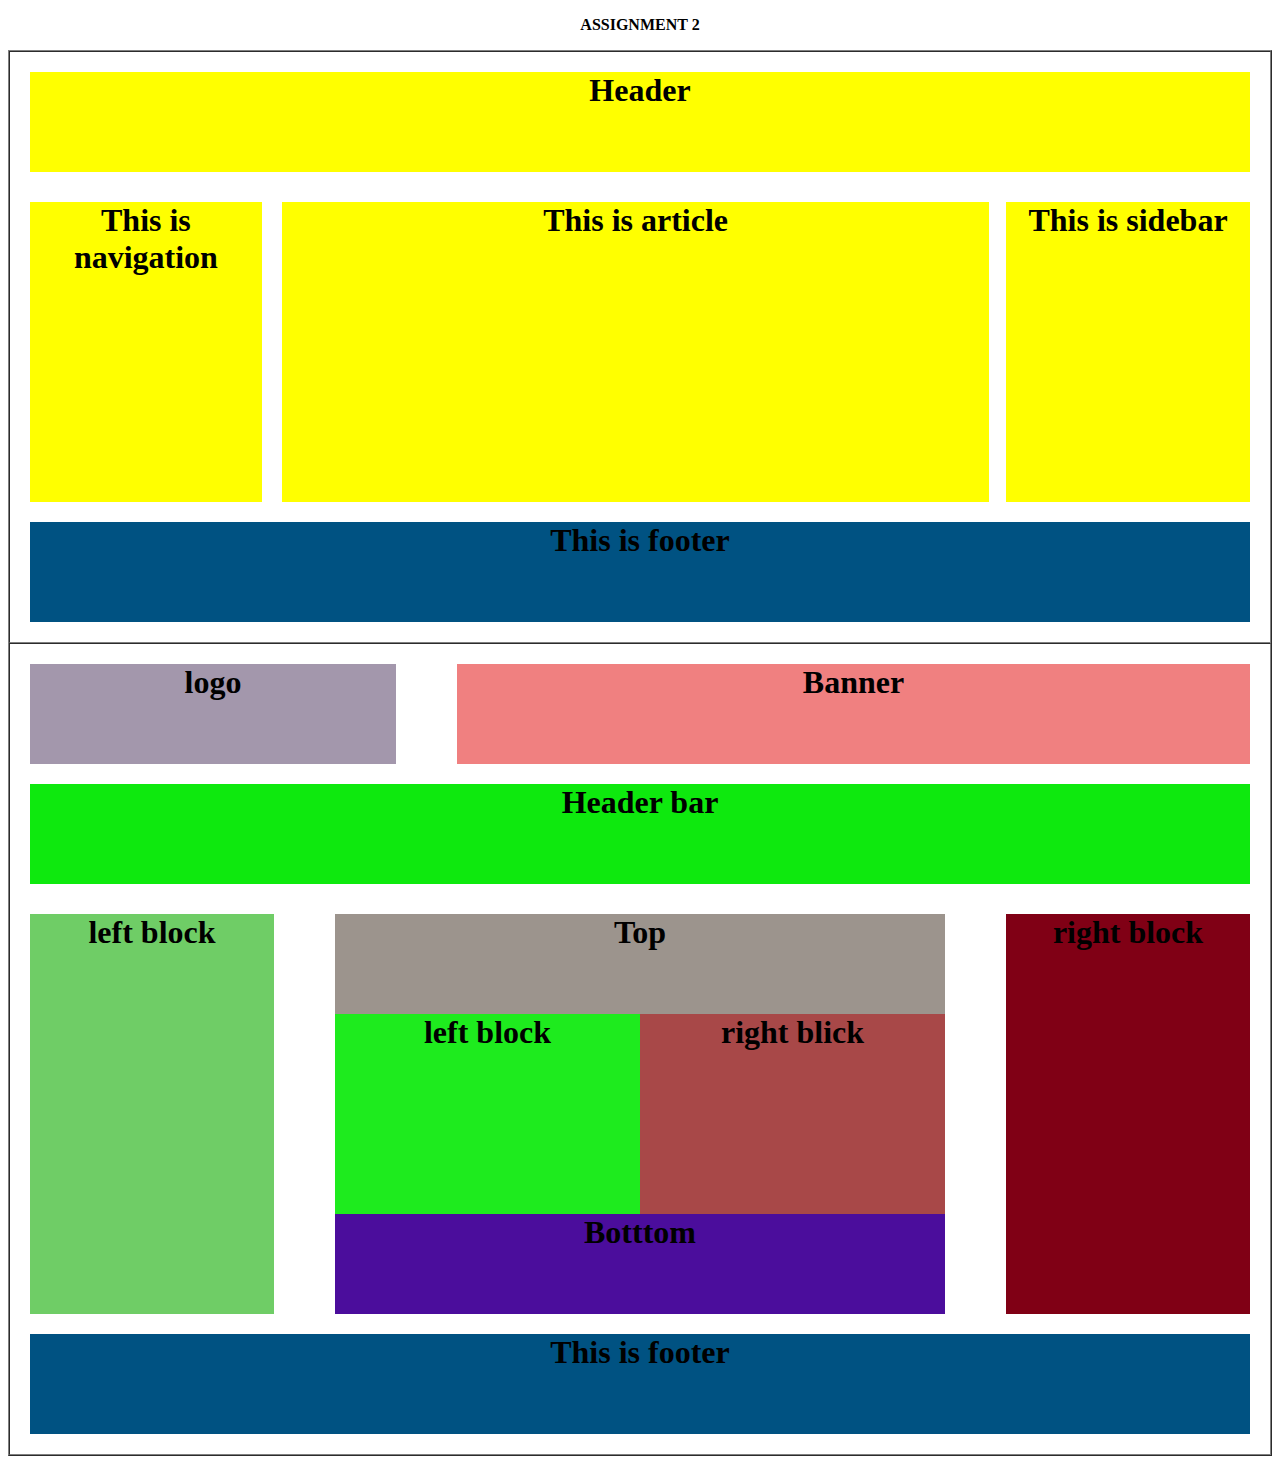
==== index.html @ ddd26f4e "Update index.html" ====
<!DOCTYPE html>
<html lang="en">
<head>
    <meta charset="UTF-8">
    <meta name="viewport" content="width=device-width, initial-scale=1.0">
    <meta http-equiv="X-UA-Compatible" content="ie=edge">
    <link rel="icon" href="image/jack.png">
    <title>Layout</title>
   <link rel="stylesheet" href="css/style.css">
</head>
<body>
    <p style="text-align: center;"> <b>ASSIGNMENT 2</b></p>
    <div class="tbl">
		<table border="1px" cellspacing="0" cellpadding="20px" width="100%" >
            <tr>
                <th>
     <header>
       <h1>
           Header
       </h1>
   </header>
   <div class="content">
   <div class="nav">
 <h1>This is navigation </h1>
 </div>
 <div class="article">
    <h1>This is article </h1>
    </div>
    <div class="sidebar">
        <h1>This is sidebar </h1>
        </div>
    </div>

<footer>
     <h1>This is footer</h1>
</footer>
</th>
</tr>
<tr>
    <th>
        <div class="top-bar">
            <div class="logo"><h1>logo</h1></div>
            <div class="banner"><h1>Banner</h1></div>            
        </div>

     <div class="header-bar">
         <h1>Header bar</h1>
     </div>   
       <div class="bap">
               <div class="left"><h1>left block</h1></div>
           <div class="middle">
                  <div class="top"><h1>Top</h1></div>
                 <div class="center">
                    <div class="left-center"><h1>left block</h1></div>
                    <div class="right-center"><h1>right blick</h1></div>
              </div>
                 <div class="bottom"><h1>Botttom</h1></div>
              </div>
             <div class="right"><h1>right block</h1></div>
         </div>
         <footer><h1>This is footer</h1></footer>
        </tr>
    </th>
</table>
		
</div>
</body>
</html>
---- css/style.css ----
header{
    background-color: yellow;
    height: 100px;
}
.nav{
    background-color: yellow;
    height: 300px;
    width: 19%;
    float: left;
    margin-right:20px ;
}
.article{
    background-color: yellow;
    height: 300px;
    width: 58%;
    float: left;
}
.sidebar{
    background-color: yellow;
    height: 300px;
    width: 20%;
    float: right;
}
.content{
    margin-top: 30px;
    overflow: hidden;
}
footer{
    background-color: yellow;
    height: 100px;
    margin-top: 20px;
}
.top-bar{
 overflow: hidden;
}
.logo{
    width: 30%;
    height: 100px;
    background-color: rgb(163, 151, 172);
    float: left;

}
.banner{
    width: 65%;
    height: 100px;
    background-color: lightcoral;
    float: right;
}
.header-bar{
    height: 100px;
    background-color: rgb(14, 233, 14);
    margin-top: 20px;

}
.bap{
    margin-top: 30px;
    overflow: hidden;
}
.left{
 width: 20%;
 height: 400px;
 background-color: rgb(111, 205, 102);
 float: left;
}
.middle{
    width: 50%;
    height: 400px;
    background-color: rgb(224, 155, 36);
    float: left;
    margin-left: 5%;
}
.top{
    height: 100px;
    background-color: rgb(156, 148, 141);
}
.center{
    height: 200px;
    background-color:rgb(179, 150, 98)

}
.left-center{
width: 50%;
height: 200px;
background-color: rgb(30, 235, 30);
float: left;
}
.right-center{
height: 200px;
width: 50%;
background-color: rgb(168, 72, 72);
float: right;
}
.bottom{
    height: 100px;
    background-color: rgb(75, 13, 156);
}
.right{
    width: 20%;
    height: 400px;
    background-color: rgb(128, 0, 21);
    float: right;
}
footer{
    background-color:rgb(0, 82, 130);
    height: 100px;
}
h1{
    margin: 0;
}
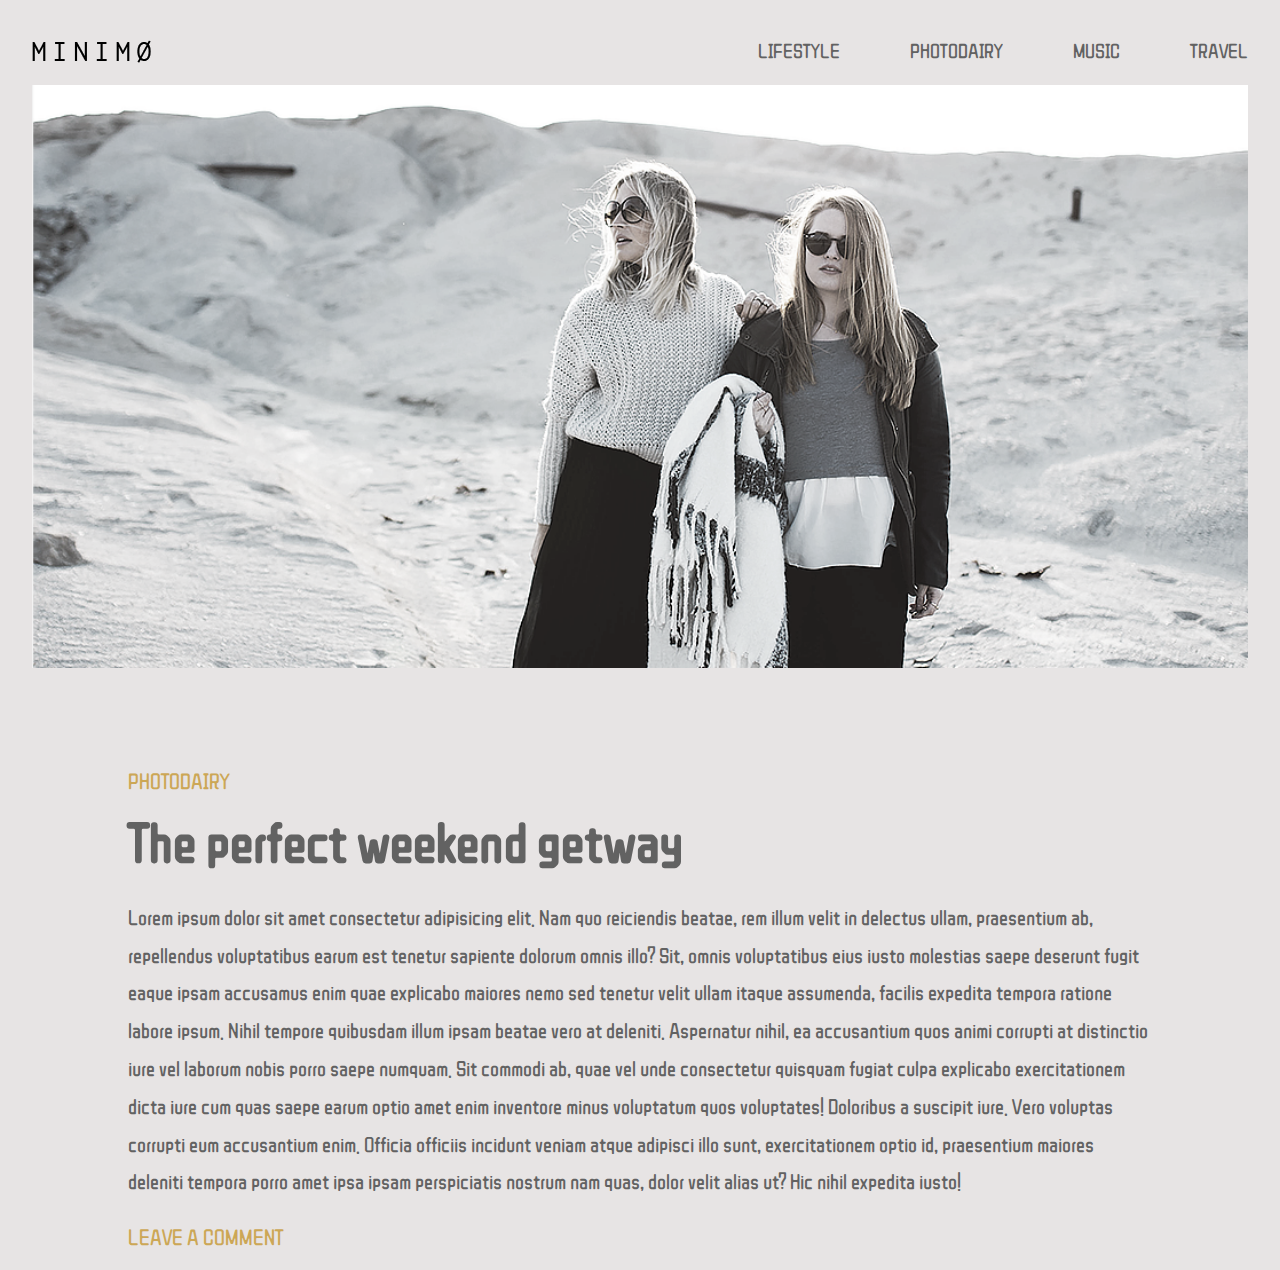
==== commit 3d461eaa: "Add files via upload" ====
--- a/index.html
+++ b/index.html
@@ -4,65 +4,36 @@
     <meta charset="UTF-8">
     <meta name="viewport" content="width=device-width, initial-scale=1.0">
     <meta http-equiv="X-UA-Compatible" content="ie=edge">
-    <link rel="icon" href="image/jack.png">
-    <title>Layout</title>
+    <link rel="icon" href="image/logo.png">
+    <title>PHD TO WEB EMPLEMENTION</title>
    <link rel="stylesheet" href="css/style.css">
 </head>
 <body>
-    <p style="text-align: center;"> <b>ASSIGNMENT 2</b></p>
-    <div class="tbl">
-		<table border="1px" cellspacing="0" cellpadding="20px" width="100%" >
-            <tr>
-                <th>
-     <header>
-       <h1>
-           Header
-       </h1>
-   </header>
-   <div class="content">
-   <div class="nav">
- <h1>This is navigation </h1>
- </div>
- <div class="article">
-    <h1>This is article </h1>
+    <header>
+        <div class="logo">
+            <img src="image/minimo-1.png" alt="logo">
+        </div>
+        <div class="menu">
+        <ul>
+            <li><a href="@">Lifestyle</a></li>
+            <li><a href="@">Photodairy</a></li>
+            <li><a href="@">Music</a></li>
+            <li><a href="@">Travel</a></li>
+        </ul>
     </div>
-    <div class="sidebar">
-        <h1>This is sidebar </h1>
-        </div>
-    </div>
+    </header>
+    <!--banner part start-->
+    <section class="banner">
+        <img src="image/minimo-2.png" alt="banner">
+    </section>
+    <!--banner part end-->
+    <section class="content">
+        <span>PHOTODAIRY</span>
+        <h1>The perfect weekend getway</h1>
+        <p>Lorem ipsum dolor sit amet consectetur adipisicing elit. Nam quo reiciendis beatae, rem illum velit in delectus ullam, praesentium ab, repellendus voluptatibus earum est tenetur sapiente dolorum omnis illo? Sit, omnis voluptatibus eius iusto molestias saepe deserunt fugit eaque ipsam accusamus enim quae explicabo maiores nemo sed tenetur velit ullam itaque assumenda, facilis expedita tempora ratione labore ipsum. Nihil tempore quibusdam illum ipsam beatae vero at deleniti. Aspernatur nihil, ea accusantium quos animi corrupti at distinctio iure vel laborum nobis porro saepe numquam. Sit commodi ab, quae vel unde consectetur quisquam fugiat culpa explicabo exercitationem dicta iure cum quas saepe earum optio amet enim inventore minus voluptatum quos voluptates! Doloribus a suscipit iure. Vero voluptas corrupti eum accusantium enim. Officia officiis incidunt veniam atque adipisci illo sunt, exercitationem optio id, praesentium maiores deleniti tempora porro amet ipsa ipsam perspiciatis nostrum nam quas, dolor velit alias ut? Hic nihil expedita iusto!</p>
+        <span>Leave a comment</span>
+    </section>
+		
 
-<footer>
-     <h1>This is footer</h1>
-</footer>
-</th>
-</tr>
-<tr>
-    <th>
-        <div class="top-bar">
-            <div class="logo"><h1>logo</h1></div>
-            <div class="banner"><h1>Banner</h1></div>            
-        </div>
-
-     <div class="header-bar">
-         <h1>Header bar</h1>
-     </div>   
-       <div class="bap">
-               <div class="left"><h1>left block</h1></div>
-           <div class="middle">
-                  <div class="top"><h1>Top</h1></div>
-                 <div class="center">
-                    <div class="left-center"><h1>left block</h1></div>
-                    <div class="right-center"><h1>right blick</h1></div>
-              </div>
-                 <div class="bottom"><h1>Botttom</h1></div>
-              </div>
-             <div class="right"><h1>right block</h1></div>
-         </div>
-         <footer><h1>This is footer</h1></footer>
-        </tr>
-    </th>
-</table>
-		
-</div>
 </body>
-</html>
+</html>--- a/css/style.css
+++ b/css/style.css
@@ -1,111 +1,67 @@
+@import url('https://fonts.googleapis.com/css?family=ZCOOL+QingKe+HuangYou&display=swap');
+*{
+    margin: 0;
+    padding: 0;
+    background-color:rgb(231, 228, 228);
+    font-family: 'ZCOOL QingKe HuangYou', cursive;
+}
+/*font-family: 'ZCOOL QingKe HuangYou', cursive;*/
 header{
-    background-color: yellow;
-    height: 100px;
+    width: 95%;
+    margin: auto;
+    margin-top: 40px;
+    overflow: hidden;
+    margin-bottom: 20px;
 }
-.nav{
-    background-color: yellow;
-    height: 300px;
-    width: 19%;
-    float: left;
-    margin-right:20px ;
+.logo{
+ width: 20%;
+ float: left;
 }
-.article{
-    background-color: yellow;
-    height: 300px;
-    width: 58%;
-    float: left;
-}
-.sidebar{
-    background-color: yellow;
-    height: 300px;
-    width: 20%;
+.menu{
+    width: 50%;
     float: right;
 }
-.content{
-    margin-top: 30px;
-    overflow: hidden;
+.menu ul{
+    list-style: none;
+    float: right;
 }
-footer{
-    background-color: yellow;
-    height: 100px;
-    margin-top: 20px;
+.menu ul li{
+ float: left;
 }
-.top-bar{
- overflow: hidden;
-}
-.logo{
-    width: 30%;
-    height: 100px;
-    background-color: rgb(163, 151, 172);
-    float: left;
-
+.menu ul li a{
+ color:#626262;
+ text-decoration: none;
+ font-size:20px;
+ margin-left:70px;
+ text-transform: uppercase;
 }
 .banner{
-    width: 65%;
-    height: 100px;
-    background-color: lightcoral;
-    float: right;
+    width: 95%;
+    margin: auto;
 }
-.header-bar{
-    height: 100px;
-    background-color: rgb(14, 233, 14);
-    margin-top: 20px;
-
+.banner img{
+    width: 100%;
 }
-.bap{
-    margin-top: 30px;
-    overflow: hidden;
+.content{
+    width: 80%;
+    margin: auto;
+    margin-top: 100px;
 }
-.left{
- width: 20%;
- height: 400px;
- background-color: rgb(111, 205, 102);
- float: left;
+.content span{
+font-size: 22px;
+color:#cca756 ;
+text-transform: uppercase;
+margin-bottom: 22px;
+display:block;
 }
-.middle{
-    width: 50%;
-    height: 400px;
-    background-color: rgb(224, 155, 36);
-    float: left;
-    margin-left: 5%;
+.content h1{
+    color:#626262 ;
+    font-size:55px;
+    margin-bottom: 30px;
 }
-.top{
-    height: 100px;
-    background-color: rgb(156, 148, 141);
-}
-.center{
-    height: 200px;
-    background-color:rgb(179, 150, 98)
-
-}
-.left-center{
-width: 50%;
-height: 200px;
-background-color: rgb(30, 235, 30);
-float: left;
-}
-.right-center{
-height: 200px;
-width: 50%;
-background-color: rgb(168, 72, 72);
-float: right;
-}
-.bottom{
-    height: 100px;
-    background-color: rgb(75, 13, 156);
-}
-.right{
-    width: 20%;
-    height: 400px;
-    background-color: rgb(128, 0, 21);
-    float: right;
-}
-footer{
-    background-color:rgb(0, 82, 130);
-    height: 100px;
-}
-h1{
-    margin: 0;
-}
-  
-
+.content p{
+    color:#626262 ;
+    line-height: 1.8;
+    margin-bottom: 25px;
+    font-size:21px;
+}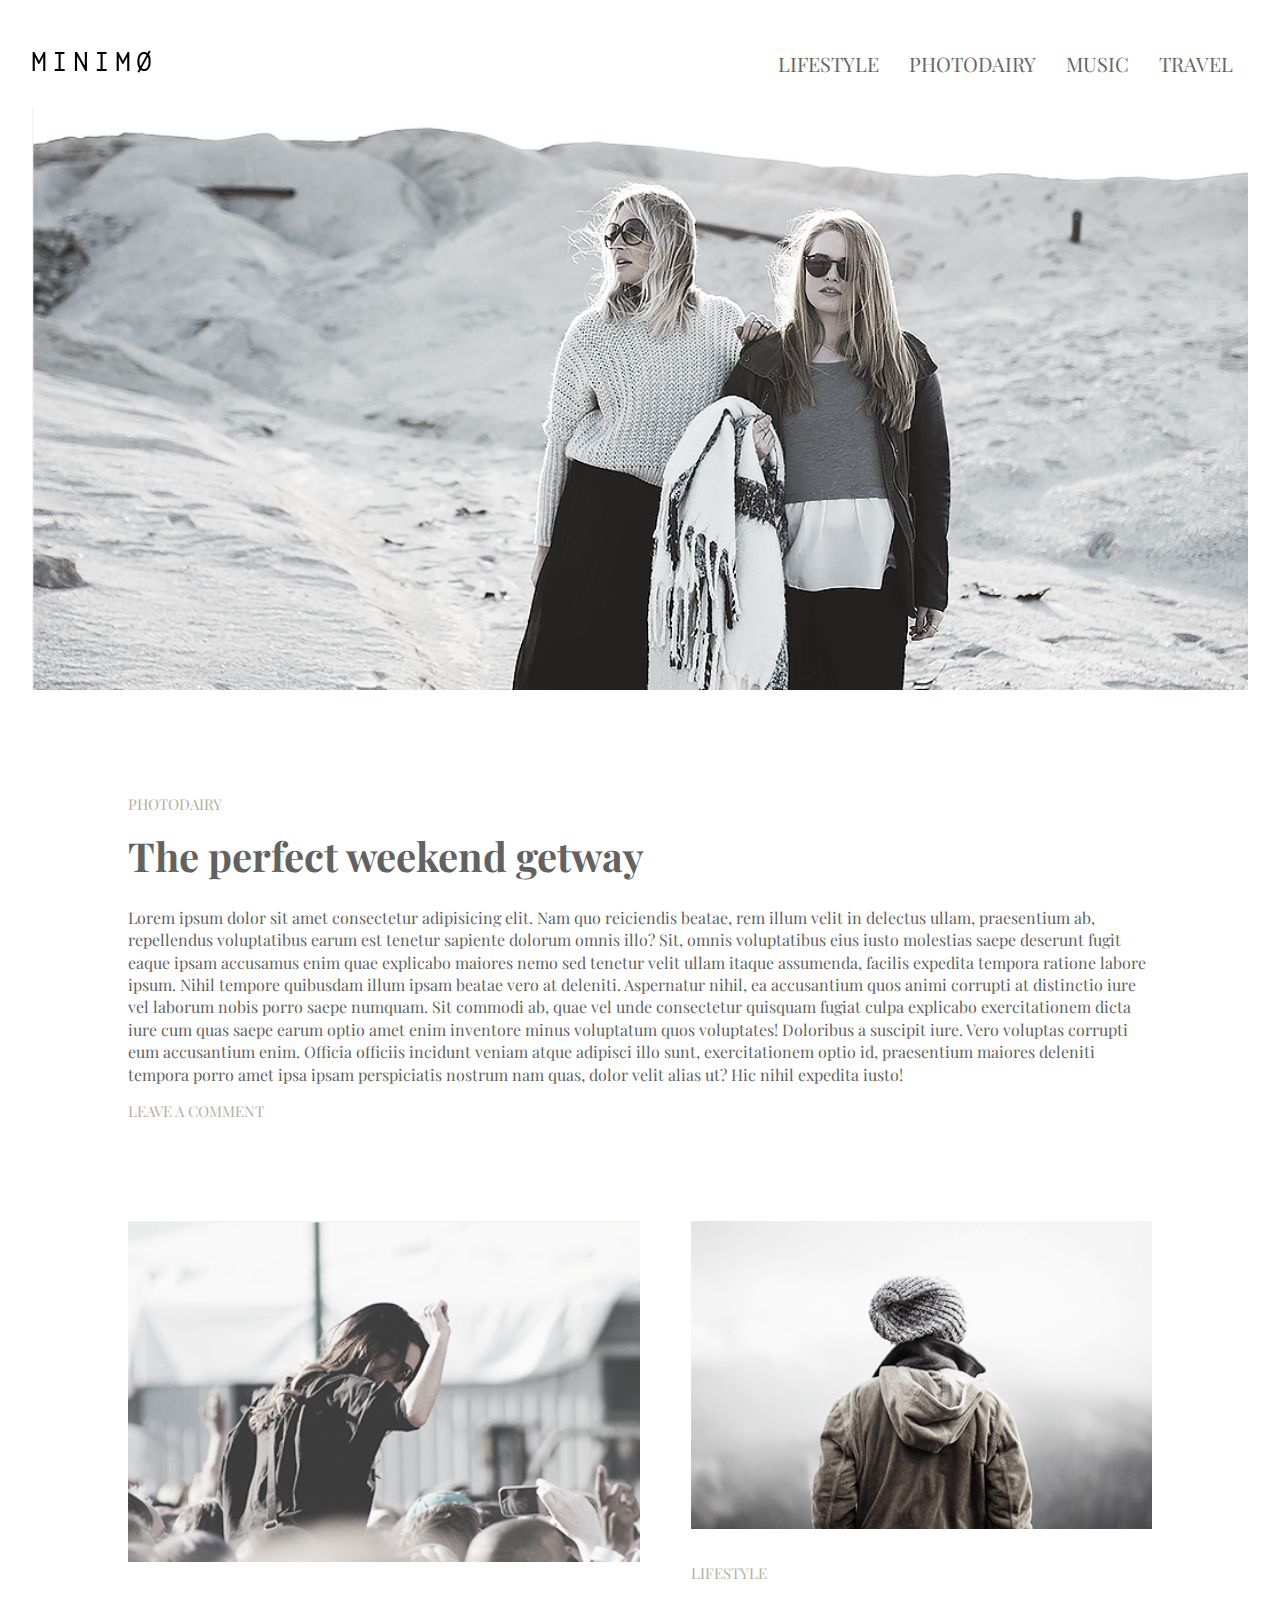
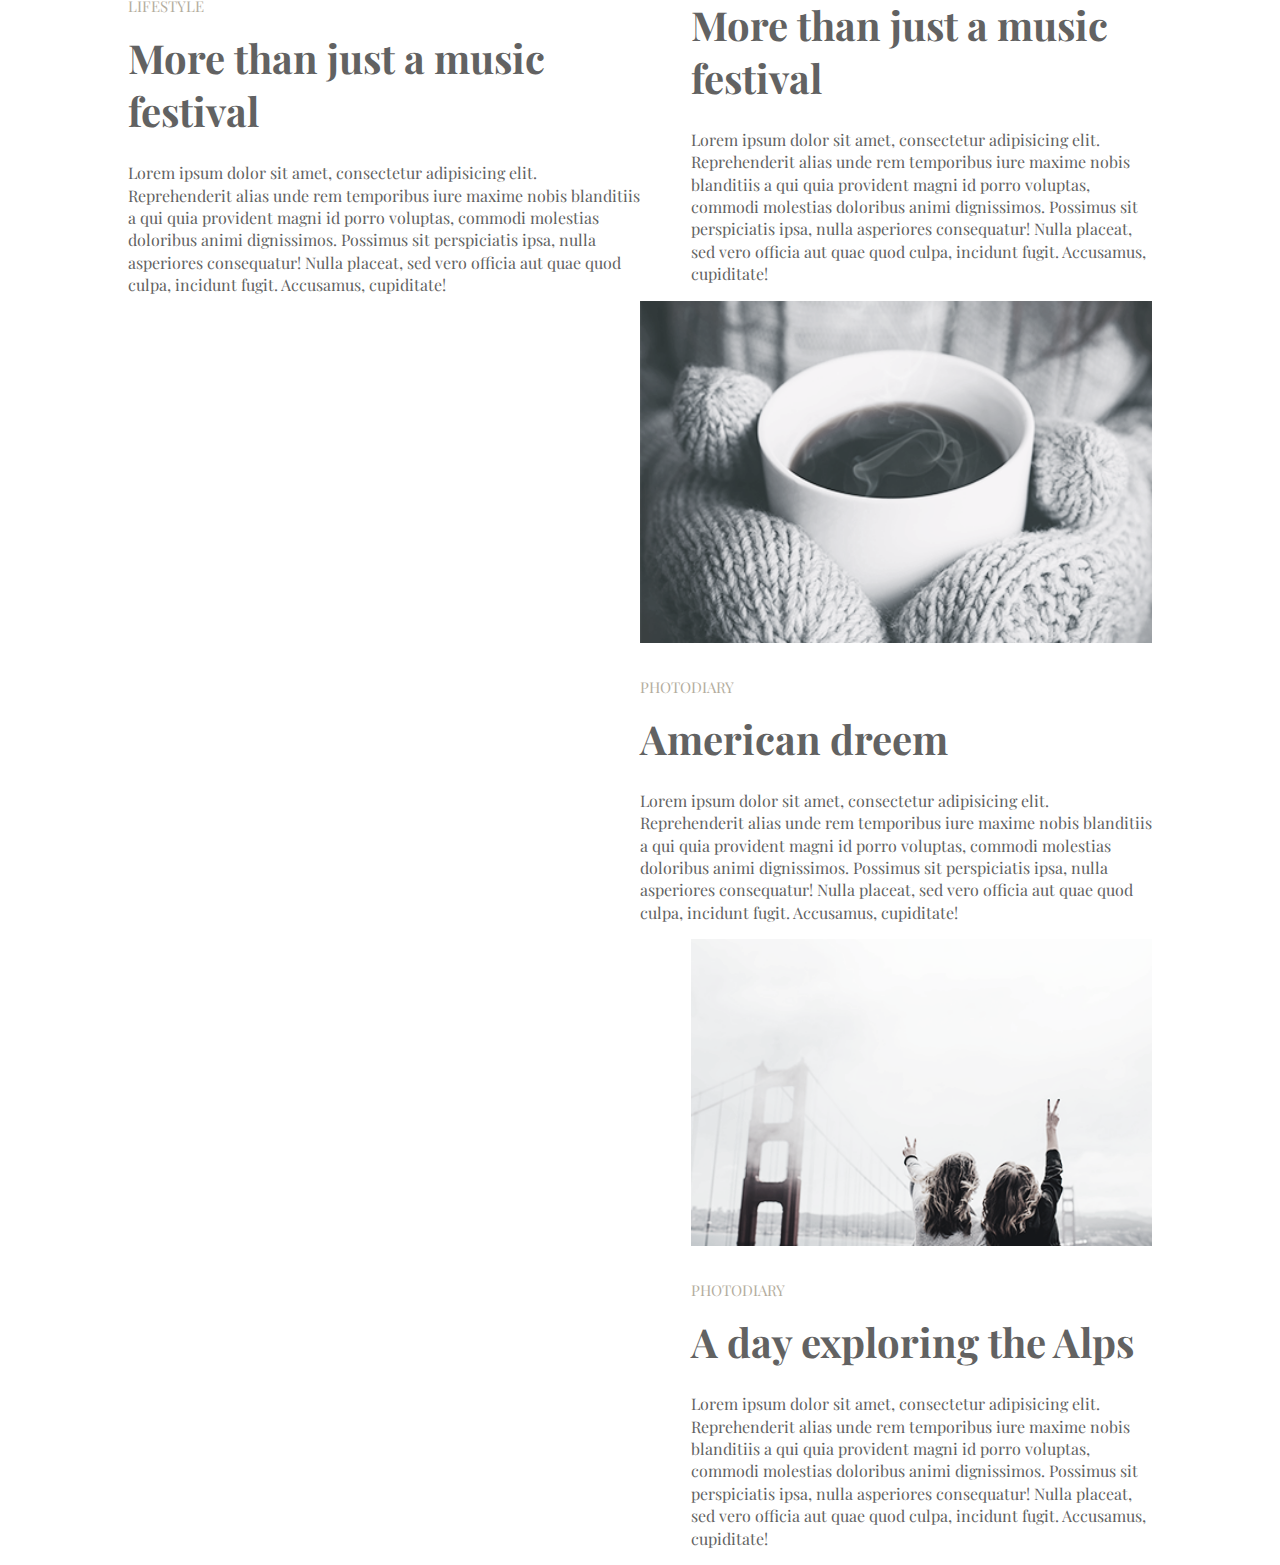
==== commit 8992c659: "Add files via upload" ====
--- a/index.html
+++ b/index.html
@@ -33,7 +33,38 @@
         <p>Lorem ipsum dolor sit amet consectetur adipisicing elit. Nam quo reiciendis beatae, rem illum velit in delectus ullam, praesentium ab, repellendus voluptatibus earum est tenetur sapiente dolorum omnis illo? Sit, omnis voluptatibus eius iusto molestias saepe deserunt fugit eaque ipsam accusamus enim quae explicabo maiores nemo sed tenetur velit ullam itaque assumenda, facilis expedita tempora ratione labore ipsum. Nihil tempore quibusdam illum ipsam beatae vero at deleniti. Aspernatur nihil, ea accusantium quos animi corrupti at distinctio iure vel laborum nobis porro saepe numquam. Sit commodi ab, quae vel unde consectetur quisquam fugiat culpa explicabo exercitationem dicta iure cum quas saepe earum optio amet enim inventore minus voluptatum quos voluptates! Doloribus a suscipit iure. Vero voluptas corrupti eum accusantium enim. Officia officiis incidunt veniam atque adipisci illo sunt, exercitationem optio id, praesentium maiores deleniti tempora porro amet ipsa ipsam perspiciatis nostrum nam quas, dolor velit alias ut? Hic nihil expedita iusto!</p>
         <span>Leave a comment</span>
     </section>
-		
+    <section class="content">
+		<section class="minimo_one">
+			<img src="image/minimo-3.png" alt="LifeStyle">
+			<span>lifestyle</span>
+			<h1>More than just a music festival</h1>
+			<p>Lorem ipsum dolor sit amet, consectetur adipisicing elit. Reprehenderit alias unde rem temporibus iure maxime nobis blanditiis a qui quia provident magni id porro voluptas, commodi molestias doloribus animi dignissimos. Possimus sit perspiciatis ipsa, nulla asperiores consequatur! Nulla placeat, sed vero officia aut quae quod culpa, incidunt fugit. Accusamus, cupiditate!</p>
+			<span></span>
+		</section>
+		<section class="minimo_two">
+			<img src="image/minimo-4.png" alt="LifeStyle">
+			<span>lifestyle</span>
+			<h1>More than just a music festival</h1>
+			<p>Lorem ipsum dolor sit amet, consectetur adipisicing elit. Reprehenderit alias unde rem temporibus iure maxime nobis blanditiis a qui quia provident magni id porro voluptas, commodi molestias doloribus animi dignissimos. Possimus sit perspiciatis ipsa, nulla asperiores consequatur! Nulla placeat, sed vero officia aut quae quod culpa, incidunt fugit. Accusamus, cupiditate!</p>
+			<span></span>
+		</section>
+	</section>
+	<section class="content">
+		<section class="minimo_three">
+			<img src="image/minimo-5.png" alt="Photodiary">
+			<span>photodiary</span>
+			<h1>American dreem</h1>
+			<p>Lorem ipsum dolor sit amet, consectetur adipisicing elit. Reprehenderit alias unde rem temporibus iure maxime nobis blanditiis a qui quia provident magni id porro voluptas, commodi molestias doloribus animi dignissimos. Possimus sit perspiciatis ipsa, nulla asperiores consequatur! Nulla placeat, sed vero officia aut quae quod culpa, incidunt fugit. Accusamus, cupiditate!</p>
+			<span></span>
+		</section>
+		<section class="minimo_four">
+			<img src="image/minimo-6.png" alt="Photodiary">
+			<span>photodiary</span>
+			<h1>A day exploring the Alps</h1>
+			<p>Lorem ipsum dolor sit amet, consectetur adipisicing elit. Reprehenderit alias unde rem temporibus iure maxime nobis blanditiis a qui quia provident magni id porro voluptas, commodi molestias doloribus animi dignissimos. Possimus sit perspiciatis ipsa, nulla asperiores consequatur! Nulla placeat, sed vero officia aut quae quod culpa, incidunt fugit. Accusamus, cupiditate!</p>
+			<span></span>
+		</section>
+	</section>
 
 </body>
 </html>--- a/css/style.css
+++ b/css/style.css
@@ -1,46 +1,50 @@
-@import url('https://fonts.googleapis.com/css?family=ZCOOL+QingKe+HuangYou&display=swap');
+@import url('https://fonts.googleapis.com/css?family=Playfair+Display:400,600,600i,700,700i,800,800i&display=swap');
 *{
     margin: 0;
     padding: 0;
-    background-color:rgb(231, 228, 228);
-    font-family: 'ZCOOL QingKe HuangYou', cursive;
+    font-family: 'Playfair Display', serif;
 }
-/*font-family: 'ZCOOL QingKe HuangYou', cursive;*/
+/*font-family: 'Playfair Display', serif;*/
 header{
     width: 95%;
     margin: auto;
-    margin-top: 40px;
+    margin-top: 50px;
     overflow: hidden;
-    margin-bottom: 20px;
+    
 }
 .logo{
- width: 20%;
- float: left;
+    width: 20%;
+    float: left;
+
 }
 .menu{
     width: 50%;
     float: right;
+
 }
 .menu ul{
     list-style: none;
     float: right;
 }
 .menu ul li{
- float: left;
+    float: left;
 }
 .menu ul li a{
- color:#626262;
- text-decoration: none;
- font-size:20px;
- margin-left:70px;
- text-transform: uppercase;
+    color: #666666;
+    text-decoration: none;
+    margin: 15px;
+    font-size: 20px;
+    text-transform: uppercase;
+    
 }
 .banner{
     width: 95%;
     margin: auto;
+    margin-top: 30px;
 }
 .banner img{
     width: 100%;
+
 }
 .content{
     width: 80%;
@@ -48,20 +52,51 @@
     margin-top: 100px;
 }
 .content span{
-font-size: 22px;
-color:#cca756 ;
-text-transform: uppercase;
-margin-bottom: 22px;
-display:block;
+    font-size: 15px;
+    color: #b4ad9e;
+    text-transform: uppercase;
+    margin-bottom: 15px;
+    display: block;
 }
 .content h1{
-    color:#626262 ;
-    font-size:55px;
-    margin-bottom: 30px;
+    color: #626262;
+    font-size: 40px;
+    margin-bottom: 25px;
 }
 .content p{
-    color:#626262 ;
-    line-height: 1.8;
-    margin-bottom: 25px;
-    font-size:21px;
+    color: #626262;
+    line-height: 1.4;
+    margin-bottom: 15px;
+}
+.minimo_one{
+	width: 50%;
+	float: left;
+}
+.minimo_one img{
+	width: 100%;
+	margin-bottom: 30px;
+}
+.minimo_two{
+	width:45%;
+	float: right;
+}
+.minimo_two img{
+	width: 100%;
+	margin-bottom: 30px;
+}
+.minimo_three{
+	width: 50%;
+	float: left;
+}
+.minimo_three img{
+	width: 100%;
+	margin-bottom: 30px;
+}
+.minimo_four{
+	width:45%;
+	float: right;
+}
+.minimo_four img{
+	width: 100%;
+	margin-bottom: 30px;
 }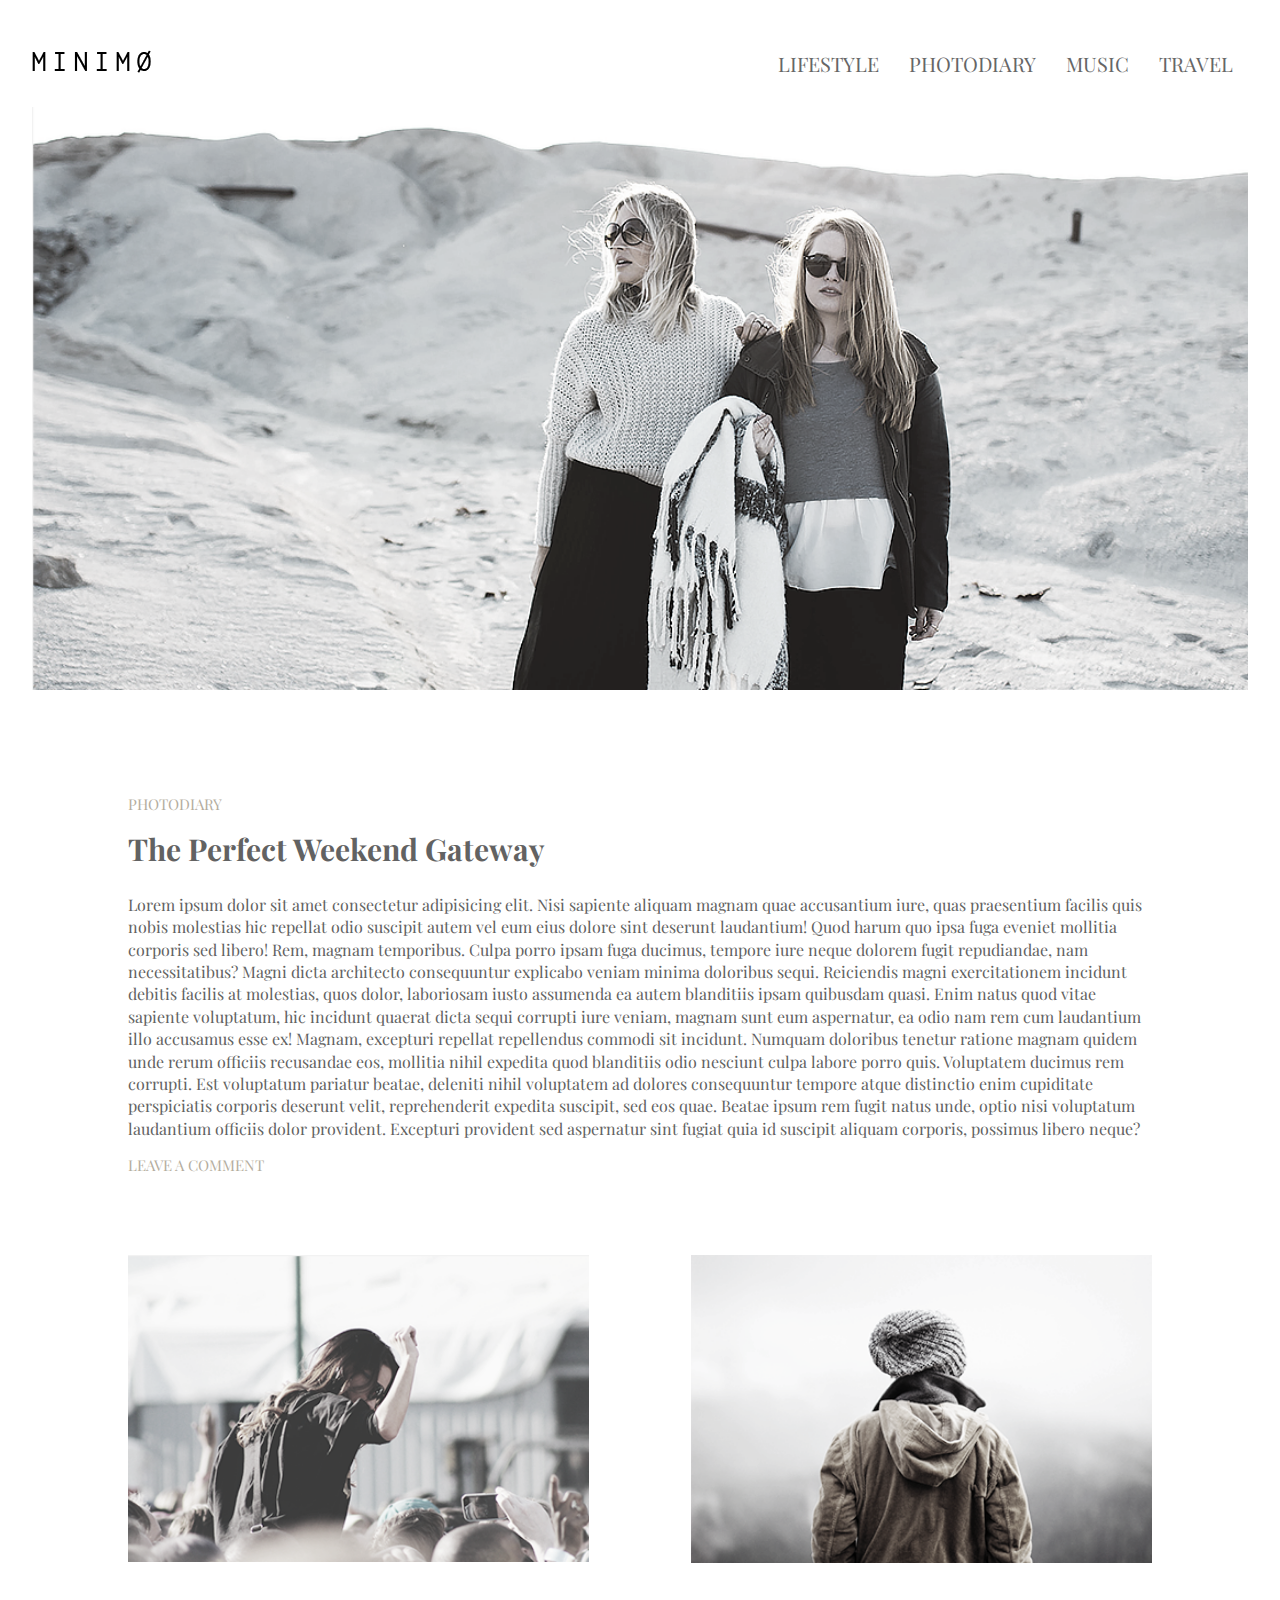
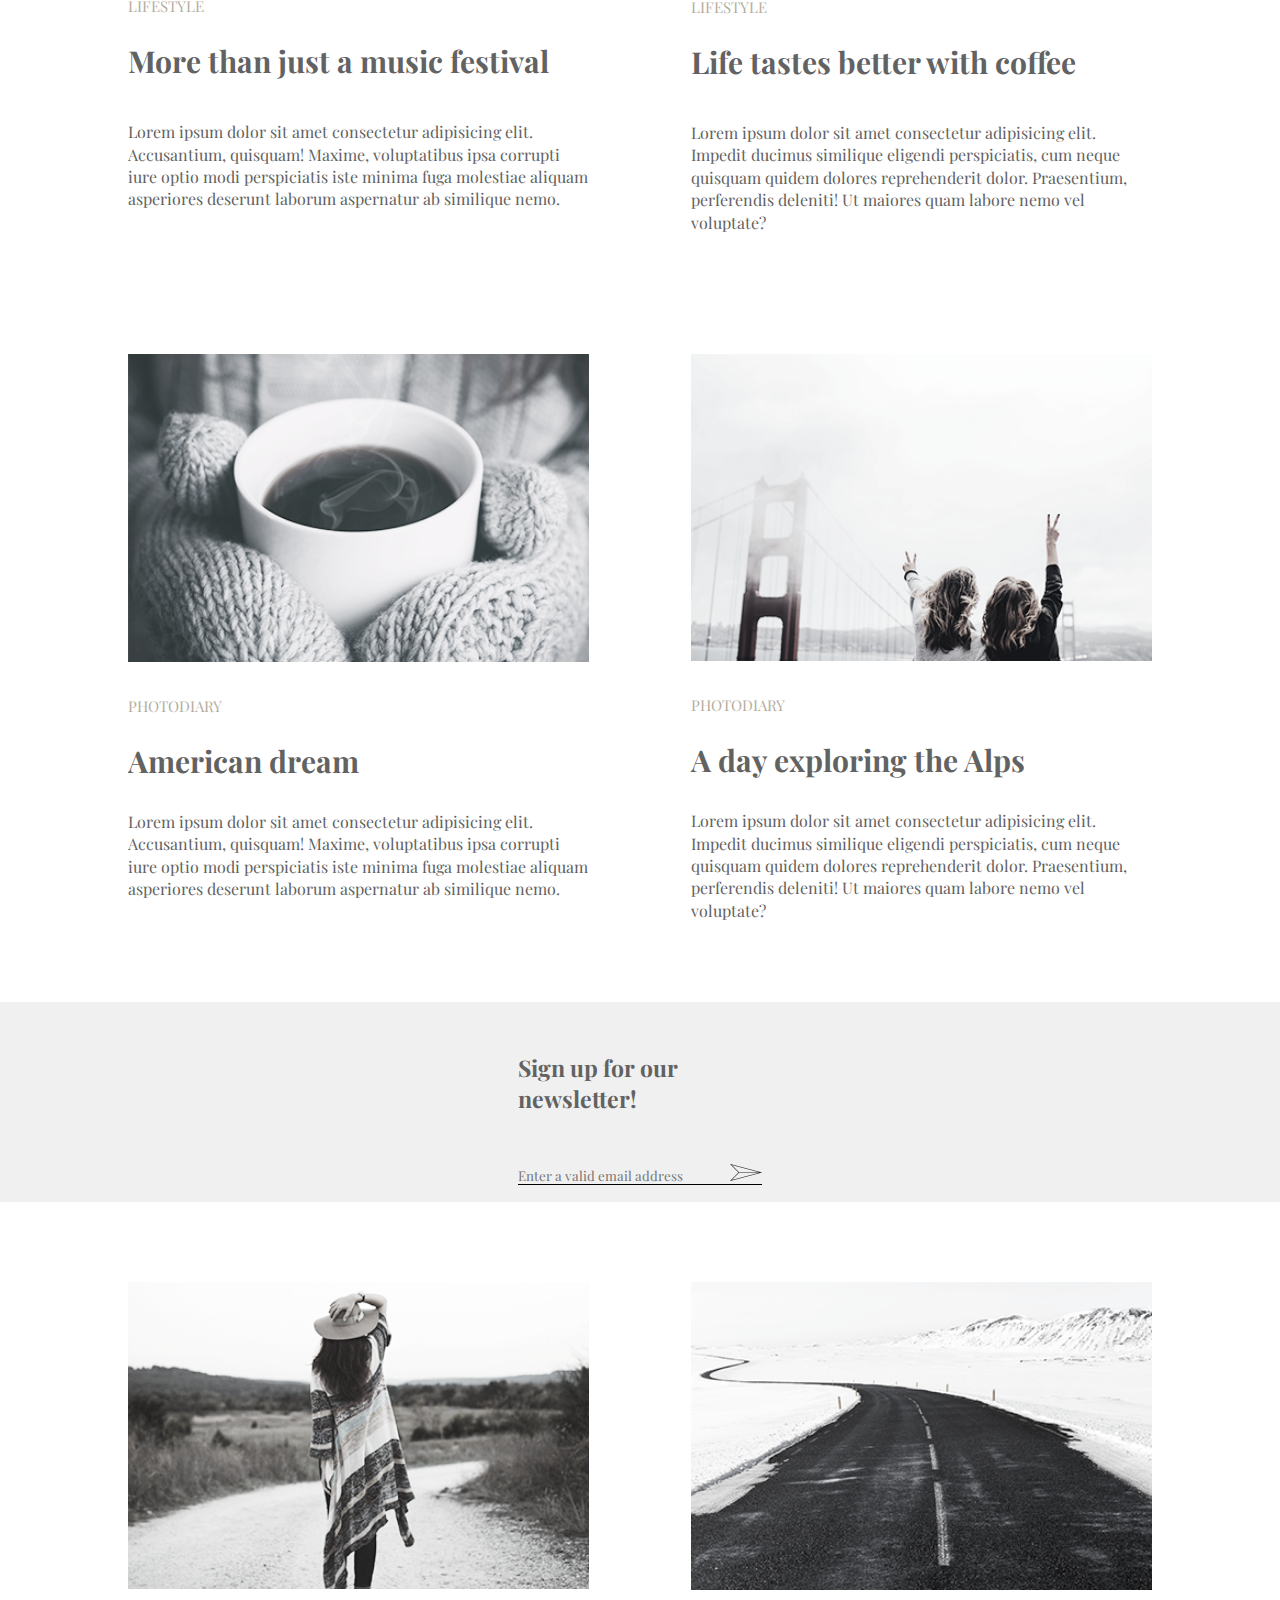
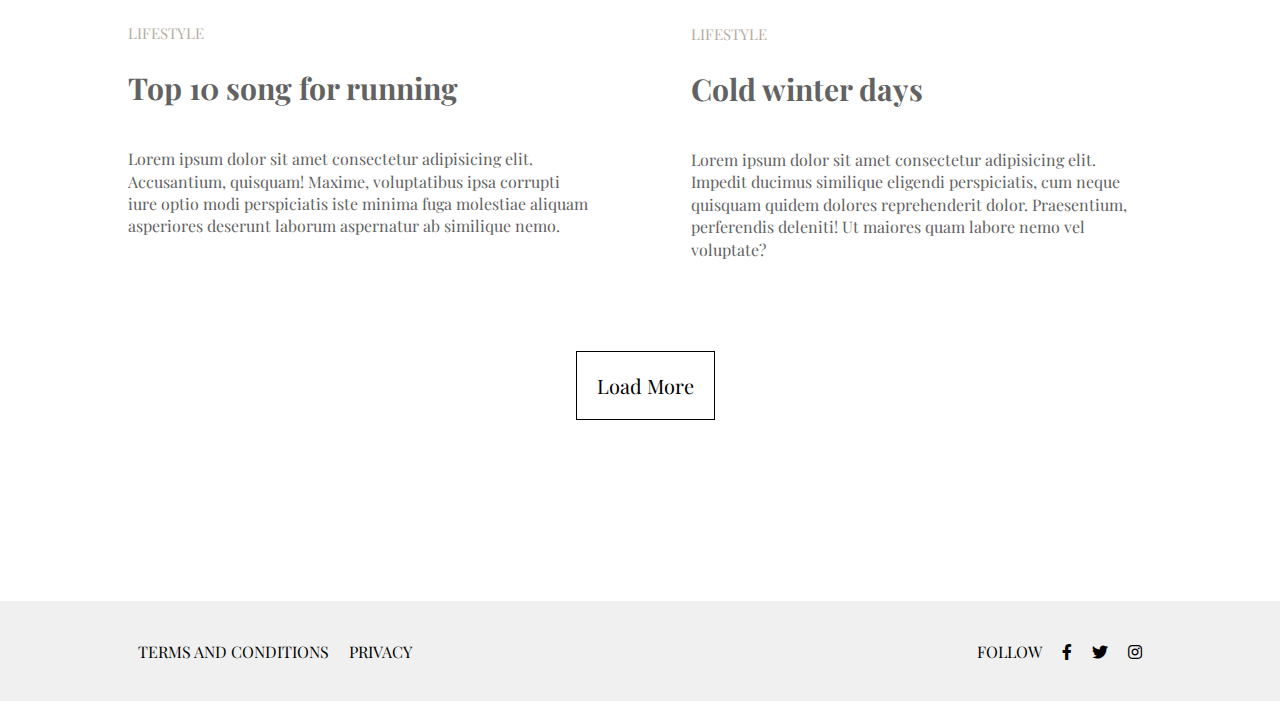
==== commit 6046e9e0: "Add files via upload" ====
--- a/index.html
+++ b/index.html
@@ -1,70 +1,144 @@
+
 <!DOCTYPE html>
 <html lang="en">
 <head>
     <meta charset="UTF-8">
     <meta name="viewport" content="width=device-width, initial-scale=1.0">
     <meta http-equiv="X-UA-Compatible" content="ie=edge">
+    <title>PSD TO HTML</title>
+    <link rel="stylesheet" href="css/all.min.css">
     <link rel="icon" href="image/logo.png">
-    <title>PHD TO WEB EMPLEMENTION</title>
-   <link rel="stylesheet" href="css/style.css">
+    <link rel="stylesheet" href="css/style.css">
 </head>
 <body>
     <header>
         <div class="logo">
-            <img src="image/minimo-1.png" alt="logo">
+            <img src="image/minimo-1.png" alt="Logo">
         </div>
         <div class="menu">
-        <ul>
-            <li><a href="@">Lifestyle</a></li>
-            <li><a href="@">Photodairy</a></li>
-            <li><a href="@">Music</a></li>
-            <li><a href="@">Travel</a></li>
-        </ul>
-    </div>
+            <ul>
+                <li><a href="https://omarhblog.blogspot.com/">lifestyle</a></li>
+                <li><a href="https://omarhblog.blogspot.com/">photodiary</a></li>
+                <li><a href="https://omarhblog.blogspot.com/">music</a></li>
+                <li><a href="https://omarhblog.blogspot.com/">travel</a></li>
+            </ul>
+
+        </div>
     </header>
-    <!--banner part start-->
+
     <section class="banner">
-        <img src="image/minimo-2.png" alt="banner">
-    </section>
-    <!--banner part end-->
-    <section class="content">
-        <span>PHOTODAIRY</span>
-        <h1>The perfect weekend getway</h1>
-        <p>Lorem ipsum dolor sit amet consectetur adipisicing elit. Nam quo reiciendis beatae, rem illum velit in delectus ullam, praesentium ab, repellendus voluptatibus earum est tenetur sapiente dolorum omnis illo? Sit, omnis voluptatibus eius iusto molestias saepe deserunt fugit eaque ipsam accusamus enim quae explicabo maiores nemo sed tenetur velit ullam itaque assumenda, facilis expedita tempora ratione labore ipsum. Nihil tempore quibusdam illum ipsam beatae vero at deleniti. Aspernatur nihil, ea accusantium quos animi corrupti at distinctio iure vel laborum nobis porro saepe numquam. Sit commodi ab, quae vel unde consectetur quisquam fugiat culpa explicabo exercitationem dicta iure cum quas saepe earum optio amet enim inventore minus voluptatum quos voluptates! Doloribus a suscipit iure. Vero voluptas corrupti eum accusantium enim. Officia officiis incidunt veniam atque adipisci illo sunt, exercitationem optio id, praesentium maiores deleniti tempora porro amet ipsa ipsam perspiciatis nostrum nam quas, dolor velit alias ut? Hic nihil expedita iusto!</p>
-        <span>Leave a comment</span>
+        <img src="image/minimo-2.png" alt="Banner">
     </section>
     <section class="content">
-		<section class="minimo_one">
-			<img src="image/minimo-3.png" alt="LifeStyle">
-			<span>lifestyle</span>
-			<h1>More than just a music festival</h1>
-			<p>Lorem ipsum dolor sit amet, consectetur adipisicing elit. Reprehenderit alias unde rem temporibus iure maxime nobis blanditiis a qui quia provident magni id porro voluptas, commodi molestias doloribus animi dignissimos. Possimus sit perspiciatis ipsa, nulla asperiores consequatur! Nulla placeat, sed vero officia aut quae quod culpa, incidunt fugit. Accusamus, cupiditate!</p>
-			<span></span>
-		</section>
-		<section class="minimo_two">
-			<img src="image/minimo-4.png" alt="LifeStyle">
-			<span>lifestyle</span>
-			<h1>More than just a music festival</h1>
-			<p>Lorem ipsum dolor sit amet, consectetur adipisicing elit. Reprehenderit alias unde rem temporibus iure maxime nobis blanditiis a qui quia provident magni id porro voluptas, commodi molestias doloribus animi dignissimos. Possimus sit perspiciatis ipsa, nulla asperiores consequatur! Nulla placeat, sed vero officia aut quae quod culpa, incidunt fugit. Accusamus, cupiditate!</p>
-			<span></span>
-		</section>
-	</section>
-	<section class="content">
-		<section class="minimo_three">
-			<img src="image/minimo-5.png" alt="Photodiary">
-			<span>photodiary</span>
-			<h1>American dreem</h1>
-			<p>Lorem ipsum dolor sit amet, consectetur adipisicing elit. Reprehenderit alias unde rem temporibus iure maxime nobis blanditiis a qui quia provident magni id porro voluptas, commodi molestias doloribus animi dignissimos. Possimus sit perspiciatis ipsa, nulla asperiores consequatur! Nulla placeat, sed vero officia aut quae quod culpa, incidunt fugit. Accusamus, cupiditate!</p>
-			<span></span>
-		</section>
-		<section class="minimo_four">
-			<img src="image/minimo-6.png" alt="Photodiary">
-			<span>photodiary</span>
-			<h1>A day exploring the Alps</h1>
-			<p>Lorem ipsum dolor sit amet, consectetur adipisicing elit. Reprehenderit alias unde rem temporibus iure maxime nobis blanditiis a qui quia provident magni id porro voluptas, commodi molestias doloribus animi dignissimos. Possimus sit perspiciatis ipsa, nulla asperiores consequatur! Nulla placeat, sed vero officia aut quae quod culpa, incidunt fugit. Accusamus, cupiditate!</p>
-			<span></span>
-		</section>
-	</section>
+        <span>photodiary</span>
+        <h1>The Perfect Weekend Gateway</h1>
+        <p>Lorem ipsum dolor sit amet consectetur adipisicing elit. Nisi sapiente aliquam magnam quae accusantium iure, quas praesentium facilis quis nobis molestias hic repellat odio suscipit autem vel eum eius dolore sint deserunt laudantium! Quod harum quo ipsa fuga eveniet mollitia corporis sed libero! Rem, magnam temporibus. Culpa porro ipsam fuga ducimus, tempore iure neque dolorem fugit repudiandae, nam necessitatibus? Magni dicta architecto consequuntur explicabo veniam minima doloribus sequi. Reiciendis magni exercitationem incidunt debitis facilis at molestias, quos dolor, laboriosam iusto assumenda ea autem blanditiis ipsam quibusdam quasi. Enim natus quod vitae sapiente voluptatum, hic incidunt quaerat dicta sequi corrupti iure veniam, magnam sunt eum aspernatur, ea odio nam rem cum laudantium illo accusamus esse ex! Magnam, excepturi repellat repellendus commodi sit incidunt. Numquam doloribus tenetur ratione magnam quidem unde rerum officiis recusandae eos, mollitia nihil expedita quod blanditiis odio nesciunt culpa labore porro quis. Voluptatem ducimus rem corrupti. Est voluptatum pariatur beatae, deleniti nihil voluptatem ad dolores consequuntur tempore atque distinctio enim cupiditate perspiciatis corporis deserunt velit, reprehenderit expedita suscipit, sed eos quae. Beatae ipsum rem fugit natus unde, optio nisi voluptatum laudantium officiis dolor provident. Excepturi provident sed aspernatur sint fugiat quia id suscipit aliquam corporis, possimus libero neque?</p>
+        <span>Leave a comment</span>
+        
+
+    </section>
+    <section class="life_style">
+        <div class="life_style1">
+            <div class="life_style_img">
+                <img src="image/minimo-3.png" alt="item1">
+            </div>
+            <span>Lifestyle</span>
+            <h1>More than just a music festival</h1>
+             <p>Lorem ipsum dolor sit amet consectetur adipisicing elit. Accusantium, quisquam! Maxime, voluptatibus ipsa corrupti iure optio modi perspiciatis iste minima fuga molestiae aliquam asperiores deserunt laborum aspernatur ab similique nemo.</p>
+        
+        </div>
+        <div class="life_style2">
+            <div class="life_style_img">
+                <img src="image/minimo-4.png" alt="item2">
+        </div>
+        <span>Lifestyle</span>
+        <h1>Life tastes better with coffee</h1>
+         <p>Lorem ipsum dolor sit amet consectetur adipisicing elit. Impedit ducimus similique eligendi perspiciatis, cum neque quisquam quidem dolores reprehenderit dolor. Praesentium, perferendis deleniti! Ut maiores quam labore nemo vel voluptate?</p>
+        </div>
+
+    </section>
+    
+</section>
+<section class="photo_diary">
+    <div class="photo_diary1">
+        <div class="photo_diary_img">
+            <img src="image/minimo-5.png" alt="item3">
+        </div>
+        <span>PHOTODIARY</span>
+        <h1>American dream</h1>
+         <p>Lorem ipsum dolor sit amet consectetur adipisicing elit. Accusantium, quisquam! Maxime, voluptatibus ipsa corrupti iure optio modi perspiciatis iste minima fuga molestiae aliquam asperiores deserunt laborum aspernatur ab similique nemo.</p>
+    
+    </div>
+    <div class="photo_diary2">
+        <div class="photo_diary_img">
+            <img src="image/minimo-6.png"item4">
+    </div>
+    <span>PHOTODIARY</span>
+    <h1>A day exploring the Alps</h1>
+     <p>Lorem ipsum dolor sit amet consectetur adipisicing elit. Impedit ducimus similique eligendi perspiciatis, cum neque quisquam quidem dolores reprehenderit dolor. Praesentium, perferendis deleniti! Ut maiores quam labore nemo vel voluptate?</p>
+    </div>
+
+</section>
+<section class="newsletter">
+    <div class="newsletter_content">
+        <h1>Sign up for our newsletter!</h1>
+        <input type="email" placeholder="Enter a valid email address">
+        <div class="icon">
+          <img src="image/minimo-9.png" alt="icon">
+        </div>
+    </div>
+</section>
+
+    <section class="life_style">
+        <div class="life_style5">
+            <div class="life_style_img">
+                <img src="image/minimo7.png" alt="item5">
+            </div>
+            <span>Lifestyle</span>
+            <h1>Top 10 song for running</h1>
+             <p>Lorem ipsum dolor sit amet consectetur adipisicing elit. Accusantium, quisquam! Maxime, voluptatibus ipsa corrupti iure optio modi perspiciatis iste minima fuga molestiae aliquam asperiores deserunt laborum aspernatur ab similique nemo.</p>
+        
+        </div>
+        <div class="life_style6">
+            <div class="life_style_img">
+                <img src="image/minimo-8.png"item6">
+        </div>
+        <span>Lifestyle</span>
+        <h1>Cold winter days</h1>
+         <p>Lorem ipsum dolor sit amet consectetur adipisicing elit. Impedit ducimus similique eligendi perspiciatis, cum neque quisquam quidem dolores reprehenderit dolor. Praesentium, perferendis deleniti! Ut maiores quam labore nemo vel voluptate?</p>
+        </div>
+
+    </section>
+    <div class="btn">
+        <input type="button" value="Load More">
+    </div>
+
+    <footer>
+        <div class="footer_content">
+            <div class="terms">
+                 <ul>
+                     <li>
+                         <a href="">Terms and conditions</a>
+                     </li>
+                     <li>
+                        <a href="">Privacy</a>
+                    </li>
+                 </ul>
+            </div>
+            <div class="social_follow">
+            <ul>
+                <li><a href="">Follow</a></li>
+                <li><a href=""><i class="fab fa-facebook-f"></i></i></a></li>
+                <li><a href=""><i class="fab fa-twitter"></i></i></a></li>
+                <li><a href=""><i class="fab fa-instagram"></i></i></a></li>
+                
+            </ul>
+            </div>
+        </div>
+    
+        
+    </footer>
+
 
 </body>
 </html>--- a/css/all.min.css
+++ b/css/all.min.css
@@ -0,0 +1,5 @@
+/*!
+ * Font Awesome Free 5.12.0 by @fontawesome - https://fontawesome.com
+ * License - https://fontawesome.com/license/free (Icons: CC BY 4.0, Fonts: SIL OFL 1.1, Code: MIT License)
+ */
+.fa,.fab,.fad,.fal,.far,.fas{-moz-osx-font-smoothing:grayscale;-webkit-font-smoothing:antialiased;display:inline-block;font-style:normal;font-variant:normal;text-rendering:auto;line-height:1}.fa-lg{font-size:1.33333em;line-height:.75em;vertical-align:-.0667em}.fa-xs{font-size:.75em}.fa-sm{font-size:.875em}.fa-1x{font-size:1em}.fa-2x{font-size:2em}.fa-3x{font-size:3em}.fa-4x{font-size:4em}.fa-5x{font-size:5em}.fa-6x{font-size:6em}.fa-7x{font-size:7em}.fa-8x{font-size:8em}.fa-9x{font-size:9em}.fa-10x{font-size:10em}.fa-fw{text-align:center;width:1.25em}.fa-ul{list-style-type:none;margin-left:2.5em;padding-left:0}.fa-ul>li{position:relative}.fa-li{left:-2em;position:absolute;text-align:center;width:2em;line-height:inherit}.fa-border{border:.08em solid #eee;border-radius:.1em;padding:.2em .25em .15em}.fa-pull-left{float:left}.fa-pull-right{float:right}.fa.fa-pull-left,.fab.fa-pull-left,.fal.fa-pull-left,.far.fa-pull-left,.fas.fa-pull-left{margin-right:.3em}.fa.fa-pull-right,.fab.fa-pull-right,.fal.fa-pull-right,.far.fa-pull-right,.fas.fa-pull-right{margin-left:.3em}.fa-spin{-webkit-animation:fa-spin 2s linear infinite;animation:fa-spin 2s linear infinite}.fa-pulse{-webkit-animation:fa-spin 1s steps(8) infinite;animation:fa-spin 1s steps(8) infinite}@-webkit-keyframes fa-spin{0%{-webkit-transform:rotate(0deg);transform:rotate(0deg)}to{-webkit-transform:rotate(1turn);transform:rotate(1turn)}}@keyframes fa-spin{0%{-webkit-transform:rotate(0deg);transform:rotate(0deg)}to{-webkit-transform:rotate(1turn);transform:rotate(1turn)}}.fa-rotate-90{-ms-filter:"progid:DXImageTransform.Microsoft.BasicImage(rotation=1)";-webkit-transform:rotate(90deg);transform:rotate(90deg)}.fa-rotate-180{-ms-filter:"progid:DXImageTransform.Microsoft.BasicImage(rotation=2)";-webkit-transform:rotate(180deg);transform:rotate(180deg)}.fa-rotate-270{-ms-filter:"progid:DXImageTransform.Microsoft.BasicImage(rotation=3)";-webkit-transform:rotate(270deg);transform:rotate(270deg)}.fa-flip-horizontal{-ms-filter:"progid:DXImageTransform.Microsoft.BasicImage(rotation=0, mirror=1)";-webkit-transform:scaleX(-1);transform:scaleX(-1)}.fa-flip-vertical{-webkit-transform:scaleY(-1);transform:scaleY(-1)}.fa-flip-both,.fa-flip-horizontal.fa-flip-vertical,.fa-flip-vertical{-ms-filter:"progid:DXImageTransform.Microsoft.BasicImage(rotation=2, mirror=1)"}.fa-flip-both,.fa-flip-horizontal.fa-flip-vertical{-webkit-transform:scale(-1);transform:scale(-1)}:root .fa-flip-both,:root .fa-flip-horizontal,:root .fa-flip-vertical,:root .fa-rotate-90,:root .fa-rotate-180,:root .fa-rotate-270{-webkit-filter:none;filter:none}.fa-stack{display:inline-block;height:2em;line-height:2em;position:relative;vertical-align:middle;width:2.5em}.fa-stack-1x,.fa-stack-2x{left:0;position:absolute;text-align:center;width:100%}.fa-stack-1x{line-height:inherit}.fa-stack-2x{font-size:2em}.fa-inverse{color:#fff}.fa-500px:before{content:"\f26e"}.fa-accessible-icon:before{content:"\f368"}.fa-accusoft:before{content:"\f369"}.fa-acquisitions-incorporated:before{content:"\f6af"}.fa-ad:before{content:"\f641"}.fa-address-book:before{content:"\f2b9"}.fa-address-card:before{content:"\f2bb"}.fa-adjust:before{content:"\f042"}.fa-adn:before{content:"\f170"}.fa-adobe:before{content:"\f778"}.fa-adversal:before{content:"\f36a"}.fa-affiliatetheme:before{content:"\f36b"}.fa-air-freshener:before{content:"\f5d0"}.fa-airbnb:before{content:"\f834"}.fa-algolia:before{content:"\f36c"}.fa-align-center:before{content:"\f037"}.fa-align-justify:before{content:"\f039"}.fa-align-left:before{content:"\f036"}.fa-align-right:before{content:"\f038"}.fa-alipay:before{content:"\f642"}.fa-allergies:before{content:"\f461"}.fa-amazon:before{content:"\f270"}.fa-amazon-pay:before{content:"\f42c"}.fa-ambulance:before{content:"\f0f9"}.fa-american-sign-language-interpreting:before{content:"\f2a3"}.fa-amilia:before{content:"\f36d"}.fa-anchor:before{content:"\f13d"}.fa-android:before{content:"\f17b"}.fa-angellist:before{content:"\f209"}.fa-angle-double-down:before{content:"\f103"}.fa-angle-double-left:before{content:"\f100"}.fa-angle-double-right:before{content:"\f101"}.fa-angle-double-up:before{content:"\f102"}.fa-angle-down:before{content:"\f107"}.fa-angle-left:before{content:"\f104"}.fa-angle-right:before{content:"\f105"}.fa-angle-up:before{content:"\f106"}.fa-angry:before{content:"\f556"}.fa-angrycreative:before{content:"\f36e"}.fa-angular:before{content:"\f420"}.fa-ankh:before{content:"\f644"}.fa-app-store:before{content:"\f36f"}.fa-app-store-ios:before{content:"\f370"}.fa-apper:before{content:"\f371"}.fa-apple:before{content:"\f179"}.fa-apple-alt:before{content:"\f5d1"}.fa-apple-pay:before{content:"\f415"}.fa-archive:before{content:"\f187"}.fa-archway:before{content:"\f557"}.fa-arrow-alt-circle-down:before{content:"\f358"}.fa-arrow-alt-circle-left:before{content:"\f359"}.fa-arrow-alt-circle-right:before{content:"\f35a"}.fa-arrow-alt-circle-up:before{content:"\f35b"}.fa-arrow-circle-down:before{content:"\f0ab"}.fa-arrow-circle-left:before{content:"\f0a8"}.fa-arrow-circle-right:before{content:"\f0a9"}.fa-arrow-circle-up:before{content:"\f0aa"}.fa-arrow-down:before{content:"\f063"}.fa-arrow-left:before{content:"\f060"}.fa-arrow-right:before{content:"\f061"}.fa-arrow-up:before{content:"\f062"}.fa-arrows-alt:before{content:"\f0b2"}.fa-arrows-alt-h:before{content:"\f337"}.fa-arrows-alt-v:before{content:"\f338"}.fa-artstation:before{content:"\f77a"}.fa-assistive-listening-systems:before{content:"\f2a2"}.fa-asterisk:before{content:"\f069"}.fa-asymmetrik:before{content:"\f372"}.fa-at:before{content:"\f1fa"}.fa-atlas:before{content:"\f558"}.fa-atlassian:before{content:"\f77b"}.fa-atom:before{content:"\f5d2"}.fa-audible:before{content:"\f373"}.fa-audio-description:before{content:"\f29e"}.fa-autoprefixer:before{content:"\f41c"}.fa-avianex:before{content:"\f374"}.fa-aviato:before{content:"\f421"}.fa-award:before{content:"\f559"}.fa-aws:before{content:"\f375"}.fa-baby:before{content:"\f77c"}.fa-baby-carriage:before{content:"\f77d"}.fa-backspace:before{content:"\f55a"}.fa-backward:before{content:"\f04a"}.fa-bacon:before{content:"\f7e5"}.fa-bahai:before{content:"\f666"}.fa-balance-scale:before{content:"\f24e"}.fa-balance-scale-left:before{content:"\f515"}.fa-balance-scale-right:before{content:"\f516"}.fa-ban:before{content:"\f05e"}.fa-band-aid:before{content:"\f462"}.fa-bandcamp:before{content:"\f2d5"}.fa-barcode:before{content:"\f02a"}.fa-bars:before{content:"\f0c9"}.fa-baseball-ball:before{content:"\f433"}.fa-basketball-ball:before{content:"\f434"}.fa-bath:before{content:"\f2cd"}.fa-battery-empty:before{content:"\f244"}.fa-battery-full:before{content:"\f240"}.fa-battery-half:before{content:"\f242"}.fa-battery-quarter:before{content:"\f243"}.fa-battery-three-quarters:before{content:"\f241"}.fa-battle-net:before{content:"\f835"}.fa-bed:before{content:"\f236"}.fa-beer:before{content:"\f0fc"}.fa-behance:before{content:"\f1b4"}.fa-behance-square:before{content:"\f1b5"}.fa-bell:before{content:"\f0f3"}.fa-bell-slash:before{content:"\f1f6"}.fa-bezier-curve:before{content:"\f55b"}.fa-bible:before{content:"\f647"}.fa-bicycle:before{content:"\f206"}.fa-biking:before{content:"\f84a"}.fa-bimobject:before{content:"\f378"}.fa-binoculars:before{content:"\f1e5"}.fa-biohazard:before{content:"\f780"}.fa-birthday-cake:before{content:"\f1fd"}.fa-bitbucket:before{content:"\f171"}.fa-bitcoin:before{content:"\f379"}.fa-bity:before{content:"\f37a"}.fa-black-tie:before{content:"\f27e"}.fa-blackberry:before{content:"\f37b"}.fa-blender:before{content:"\f517"}.fa-blender-phone:before{content:"\f6b6"}.fa-blind:before{content:"\f29d"}.fa-blog:before{content:"\f781"}.fa-blogger:before{content:"\f37c"}.fa-blogger-b:before{content:"\f37d"}.fa-bluetooth:before{content:"\f293"}.fa-bluetooth-b:before{content:"\f294"}.fa-bold:before{content:"\f032"}.fa-bolt:before{content:"\f0e7"}.fa-bomb:before{content:"\f1e2"}.fa-bone:before{content:"\f5d7"}.fa-bong:before{content:"\f55c"}.fa-book:before{content:"\f02d"}.fa-book-dead:before{content:"\f6b7"}.fa-book-medical:before{content:"\f7e6"}.fa-book-open:before{content:"\f518"}.fa-book-reader:before{content:"\f5da"}.fa-bookmark:before{content:"\f02e"}.fa-bootstrap:before{content:"\f836"}.fa-border-all:before{content:"\f84c"}.fa-border-none:before{content:"\f850"}.fa-border-style:before{content:"\f853"}.fa-bowling-ball:before{content:"\f436"}.fa-box:before{content:"\f466"}.fa-box-open:before{content:"\f49e"}.fa-boxes:before{content:"\f468"}.fa-braille:before{content:"\f2a1"}.fa-brain:before{content:"\f5dc"}.fa-bread-slice:before{content:"\f7ec"}.fa-briefcase:before{content:"\f0b1"}.fa-briefcase-medical:before{content:"\f469"}.fa-broadcast-tower:before{content:"\f519"}.fa-broom:before{content:"\f51a"}.fa-brush:before{content:"\f55d"}.fa-btc:before{content:"\f15a"}.fa-buffer:before{content:"\f837"}.fa-bug:before{content:"\f188"}.fa-building:before{content:"\f1ad"}.fa-bullhorn:before{content:"\f0a1"}.fa-bullseye:before{content:"\f140"}.fa-burn:before{content:"\f46a"}.fa-buromobelexperte:before{content:"\f37f"}.fa-bus:before{content:"\f207"}.fa-bus-alt:before{content:"\f55e"}.fa-business-time:before{content:"\f64a"}.fa-buy-n-large:before{content:"\f8a6"}.fa-buysellads:before{content:"\f20d"}.fa-calculator:before{content:"\f1ec"}.fa-calendar:before{content:"\f133"}.fa-calendar-alt:before{content:"\f073"}.fa-calendar-check:before{content:"\f274"}.fa-calendar-day:before{content:"\f783"}.fa-calendar-minus:before{content:"\f272"}.fa-calendar-plus:before{content:"\f271"}.fa-calendar-times:before{content:"\f273"}.fa-calendar-week:before{content:"\f784"}.fa-camera:before{content:"\f030"}.fa-camera-retro:before{content:"\f083"}.fa-campground:before{content:"\f6bb"}.fa-canadian-maple-leaf:before{content:"\f785"}.fa-candy-cane:before{content:"\f786"}.fa-cannabis:before{content:"\f55f"}.fa-capsules:before{content:"\f46b"}.fa-car:before{content:"\f1b9"}.fa-car-alt:before{content:"\f5de"}.fa-car-battery:before{content:"\f5df"}.fa-car-crash:before{content:"\f5e1"}.fa-car-side:before{content:"\f5e4"}.fa-caravan:before{content:"\f8ff"}.fa-caret-down:before{content:"\f0d7"}.fa-caret-left:before{content:"\f0d9"}.fa-caret-right:before{content:"\f0da"}.fa-caret-square-down:before{content:"\f150"}.fa-caret-square-left:before{content:"\f191"}.fa-caret-square-right:before{content:"\f152"}.fa-caret-square-up:before{content:"\f151"}.fa-caret-up:before{content:"\f0d8"}.fa-carrot:before{content:"\f787"}.fa-cart-arrow-down:before{content:"\f218"}.fa-cart-plus:before{content:"\f217"}.fa-cash-register:before{content:"\f788"}.fa-cat:before{content:"\f6be"}.fa-cc-amazon-pay:before{content:"\f42d"}.fa-cc-amex:before{content:"\f1f3"}.fa-cc-apple-pay:before{content:"\f416"}.fa-cc-diners-club:before{content:"\f24c"}.fa-cc-discover:before{content:"\f1f2"}.fa-cc-jcb:before{content:"\f24b"}.fa-cc-mastercard:before{content:"\f1f1"}.fa-cc-paypal:before{content:"\f1f4"}.fa-cc-stripe:before{content:"\f1f5"}.fa-cc-visa:before{content:"\f1f0"}.fa-centercode:before{content:"\f380"}.fa-centos:before{content:"\f789"}.fa-certificate:before{content:"\f0a3"}.fa-chair:before{content:"\f6c0"}.fa-chalkboard:before{content:"\f51b"}.fa-chalkboard-teacher:before{content:"\f51c"}.fa-charging-station:before{content:"\f5e7"}.fa-chart-area:before{content:"\f1fe"}.fa-chart-bar:before{content:"\f080"}.fa-chart-line:before{content:"\f201"}.fa-chart-pie:before{content:"\f200"}.fa-check:before{content:"\f00c"}.fa-check-circle:before{content:"\f058"}.fa-check-double:before{content:"\f560"}.fa-check-square:before{content:"\f14a"}.fa-cheese:before{content:"\f7ef"}.fa-chess:before{content:"\f439"}.fa-chess-bishop:before{content:"\f43a"}.fa-chess-board:before{content:"\f43c"}.fa-chess-king:before{content:"\f43f"}.fa-chess-knight:before{content:"\f441"}.fa-chess-pawn:before{content:"\f443"}.fa-chess-queen:before{content:"\f445"}.fa-chess-rook:before{content:"\f447"}.fa-chevron-circle-down:before{content:"\f13a"}.fa-chevron-circle-left:before{content:"\f137"}.fa-chevron-circle-right:before{content:"\f138"}.fa-chevron-circle-up:before{content:"\f139"}.fa-chevron-down:before{content:"\f078"}.fa-chevron-left:before{content:"\f053"}.fa-chevron-right:before{content:"\f054"}.fa-chevron-up:before{content:"\f077"}.fa-child:before{content:"\f1ae"}.fa-chrome:before{content:"\f268"}.fa-chromecast:before{content:"\f838"}.fa-church:before{content:"\f51d"}.fa-circle:before{content:"\f111"}.fa-circle-notch:before{content:"\f1ce"}.fa-city:before{content:"\f64f"}.fa-clinic-medical:before{content:"\f7f2"}.fa-clipboard:before{content:"\f328"}.fa-clipboard-check:before{content:"\f46c"}.fa-clipboard-list:before{content:"\f46d"}.fa-clock:before{content:"\f017"}.fa-clone:before{content:"\f24d"}.fa-closed-captioning:before{content:"\f20a"}.fa-cloud:before{content:"\f0c2"}.fa-cloud-download-alt:before{content:"\f381"}.fa-cloud-meatball:before{content:"\f73b"}.fa-cloud-moon:before{content:"\f6c3"}.fa-cloud-moon-rain:before{content:"\f73c"}.fa-cloud-rain:before{content:"\f73d"}.fa-cloud-showers-heavy:before{content:"\f740"}.fa-cloud-sun:before{content:"\f6c4"}.fa-cloud-sun-rain:before{content:"\f743"}.fa-cloud-upload-alt:before{content:"\f382"}.fa-cloudscale:before{content:"\f383"}.fa-cloudsmith:before{content:"\f384"}.fa-cloudversify:before{content:"\f385"}.fa-cocktail:before{content:"\f561"}.fa-code:before{content:"\f121"}.fa-code-branch:before{content:"\f126"}.fa-codepen:before{content:"\f1cb"}.fa-codiepie:before{content:"\f284"}.fa-coffee:before{content:"\f0f4"}.fa-cog:before{content:"\f013"}.fa-cogs:before{content:"\f085"}.fa-coins:before{content:"\f51e"}.fa-columns:before{content:"\f0db"}.fa-comment:before{content:"\f075"}.fa-comment-alt:before{content:"\f27a"}.fa-comment-dollar:before{content:"\f651"}.fa-comment-dots:before{content:"\f4ad"}.fa-comment-medical:before{content:"\f7f5"}.fa-comment-slash:before{content:"\f4b3"}.fa-comments:before{content:"\f086"}.fa-comments-dollar:before{content:"\f653"}.fa-compact-disc:before{content:"\f51f"}.fa-compass:before{content:"\f14e"}.fa-compress:before{content:"\f066"}.fa-compress-alt:before{content:"\f422"}.fa-compress-arrows-alt:before{content:"\f78c"}.fa-concierge-bell:before{content:"\f562"}.fa-confluence:before{content:"\f78d"}.fa-connectdevelop:before{content:"\f20e"}.fa-contao:before{content:"\f26d"}.fa-cookie:before{content:"\f563"}.fa-cookie-bite:before{content:"\f564"}.fa-copy:before{content:"\f0c5"}.fa-copyright:before{content:"\f1f9"}.fa-cotton-bureau:before{content:"\f89e"}.fa-couch:before{content:"\f4b8"}.fa-cpanel:before{content:"\f388"}.fa-creative-commons:before{content:"\f25e"}.fa-creative-commons-by:before{content:"\f4e7"}.fa-creative-commons-nc:before{content:"\f4e8"}.fa-creative-commons-nc-eu:before{content:"\f4e9"}.fa-creative-commons-nc-jp:before{content:"\f4ea"}.fa-creative-commons-nd:before{content:"\f4eb"}.fa-creative-commons-pd:before{content:"\f4ec"}.fa-creative-commons-pd-alt:before{content:"\f4ed"}.fa-creative-commons-remix:before{content:"\f4ee"}.fa-creative-commons-sa:before{content:"\f4ef"}.fa-creative-commons-sampling:before{content:"\f4f0"}.fa-creative-commons-sampling-plus:before{content:"\f4f1"}.fa-creative-commons-share:before{content:"\f4f2"}.fa-creative-commons-zero:before{content:"\f4f3"}.fa-credit-card:before{content:"\f09d"}.fa-critical-role:before{content:"\f6c9"}.fa-crop:before{content:"\f125"}.fa-crop-alt:before{content:"\f565"}.fa-cross:before{content:"\f654"}.fa-crosshairs:before{content:"\f05b"}.fa-crow:before{content:"\f520"}.fa-crown:before{content:"\f521"}.fa-crutch:before{content:"\f7f7"}.fa-css3:before{content:"\f13c"}.fa-css3-alt:before{content:"\f38b"}.fa-cube:before{content:"\f1b2"}.fa-cubes:before{content:"\f1b3"}.fa-cut:before{content:"\f0c4"}.fa-cuttlefish:before{content:"\f38c"}.fa-d-and-d:before{content:"\f38d"}.fa-d-and-d-beyond:before{content:"\f6ca"}.fa-dashcube:before{content:"\f210"}.fa-database:before{content:"\f1c0"}.fa-deaf:before{content:"\f2a4"}.fa-delicious:before{content:"\f1a5"}.fa-democrat:before{content:"\f747"}.fa-deploydog:before{content:"\f38e"}.fa-deskpro:before{content:"\f38f"}.fa-desktop:before{content:"\f108"}.fa-dev:before{content:"\f6cc"}.fa-deviantart:before{content:"\f1bd"}.fa-dharmachakra:before{content:"\f655"}.fa-dhl:before{content:"\f790"}.fa-diagnoses:before{content:"\f470"}.fa-diaspora:before{content:"\f791"}.fa-dice:before{content:"\f522"}.fa-dice-d20:before{content:"\f6cf"}.fa-dice-d6:before{content:"\f6d1"}.fa-dice-five:before{content:"\f523"}.fa-dice-four:before{content:"\f524"}.fa-dice-one:before{content:"\f525"}.fa-dice-six:before{content:"\f526"}.fa-dice-three:before{content:"\f527"}.fa-dice-two:before{content:"\f528"}.fa-digg:before{content:"\f1a6"}.fa-digital-ocean:before{content:"\f391"}.fa-digital-tachograph:before{content:"\f566"}.fa-directions:before{content:"\f5eb"}.fa-discord:before{content:"\f392"}.fa-discourse:before{content:"\f393"}.fa-divide:before{content:"\f529"}.fa-dizzy:before{content:"\f567"}.fa-dna:before{content:"\f471"}.fa-dochub:before{content:"\f394"}.fa-docker:before{content:"\f395"}.fa-dog:before{content:"\f6d3"}.fa-dollar-sign:before{content:"\f155"}.fa-dolly:before{content:"\f472"}.fa-dolly-flatbed:before{content:"\f474"}.fa-donate:before{content:"\f4b9"}.fa-door-closed:before{content:"\f52a"}.fa-door-open:before{content:"\f52b"}.fa-dot-circle:before{content:"\f192"}.fa-dove:before{content:"\f4ba"}.fa-download:before{content:"\f019"}.fa-draft2digital:before{content:"\f396"}.fa-drafting-compass:before{content:"\f568"}.fa-dragon:before{content:"\f6d5"}.fa-draw-polygon:before{content:"\f5ee"}.fa-dribbble:before{content:"\f17d"}.fa-dribbble-square:before{content:"\f397"}.fa-dropbox:before{content:"\f16b"}.fa-drum:before{content:"\f569"}.fa-drum-steelpan:before{content:"\f56a"}.fa-drumstick-bite:before{content:"\f6d7"}.fa-drupal:before{content:"\f1a9"}.fa-dumbbell:before{content:"\f44b"}.fa-dumpster:before{content:"\f793"}.fa-dumpster-fire:before{content:"\f794"}.fa-dungeon:before{content:"\f6d9"}.fa-dyalog:before{content:"\f399"}.fa-earlybirds:before{content:"\f39a"}.fa-ebay:before{content:"\f4f4"}.fa-edge:before{content:"\f282"}.fa-edit:before{content:"\f044"}.fa-egg:before{content:"\f7fb"}.fa-eject:before{content:"\f052"}.fa-elementor:before{content:"\f430"}.fa-ellipsis-h:before{content:"\f141"}.fa-ellipsis-v:before{content:"\f142"}.fa-ello:before{content:"\f5f1"}.fa-ember:before{content:"\f423"}.fa-empire:before{content:"\f1d1"}.fa-envelope:before{content:"\f0e0"}.fa-envelope-open:before{content:"\f2b6"}.fa-envelope-open-text:before{content:"\f658"}.fa-envelope-square:before{content:"\f199"}.fa-envira:before{content:"\f299"}.fa-equals:before{content:"\f52c"}.fa-eraser:before{content:"\f12d"}.fa-erlang:before{content:"\f39d"}.fa-ethereum:before{content:"\f42e"}.fa-ethernet:before{content:"\f796"}.fa-etsy:before{content:"\f2d7"}.fa-euro-sign:before{content:"\f153"}.fa-evernote:before{content:"\f839"}.fa-exchange-alt:before{content:"\f362"}.fa-exclamation:before{content:"\f12a"}.fa-exclamation-circle:before{content:"\f06a"}.fa-exclamation-triangle:before{content:"\f071"}.fa-expand:before{content:"\f065"}.fa-expand-alt:before{content:"\f424"}.fa-expand-arrows-alt:before{content:"\f31e"}.fa-expeditedssl:before{content:"\f23e"}.fa-external-link-alt:before{content:"\f35d"}.fa-external-link-square-alt:before{content:"\f360"}.fa-eye:before{content:"\f06e"}.fa-eye-dropper:before{content:"\f1fb"}.fa-eye-slash:before{content:"\f070"}.fa-facebook:before{content:"\f09a"}.fa-facebook-f:before{content:"\f39e"}.fa-facebook-messenger:before{content:"\f39f"}.fa-facebook-square:before{content:"\f082"}.fa-fan:before{content:"\f863"}.fa-fantasy-flight-games:before{content:"\f6dc"}.fa-fast-backward:before{content:"\f049"}.fa-fast-forward:before{content:"\f050"}.fa-fax:before{content:"\f1ac"}.fa-feather:before{content:"\f52d"}.fa-feather-alt:before{content:"\f56b"}.fa-fedex:before{content:"\f797"}.fa-fedora:before{content:"\f798"}.fa-female:before{content:"\f182"}.fa-fighter-jet:before{content:"\f0fb"}.fa-figma:before{content:"\f799"}.fa-file:before{content:"\f15b"}.fa-file-alt:before{content:"\f15c"}.fa-file-archive:before{content:"\f1c6"}.fa-file-audio:before{content:"\f1c7"}.fa-file-code:before{content:"\f1c9"}.fa-file-contract:before{content:"\f56c"}.fa-file-csv:before{content:"\f6dd"}.fa-file-download:before{content:"\f56d"}.fa-file-excel:before{content:"\f1c3"}.fa-file-export:before{content:"\f56e"}.fa-file-image:before{content:"\f1c5"}.fa-file-import:before{content:"\f56f"}.fa-file-invoice:before{content:"\f570"}.fa-file-invoice-dollar:before{content:"\f571"}.fa-file-medical:before{content:"\f477"}.fa-file-medical-alt:before{content:"\f478"}.fa-file-pdf:before{content:"\f1c1"}.fa-file-powerpoint:before{content:"\f1c4"}.fa-file-prescription:before{content:"\f572"}.fa-file-signature:before{content:"\f573"}.fa-file-upload:before{content:"\f574"}.fa-file-video:before{content:"\f1c8"}.fa-file-word:before{content:"\f1c2"}.fa-fill:before{content:"\f575"}.fa-fill-drip:before{content:"\f576"}.fa-film:before{content:"\f008"}.fa-filter:before{content:"\f0b0"}.fa-fingerprint:before{content:"\f577"}.fa-fire:before{content:"\f06d"}.fa-fire-alt:before{content:"\f7e4"}.fa-fire-extinguisher:before{content:"\f134"}.fa-firefox:before{content:"\f269"}.fa-firefox-browser:before{content:"\f907"}.fa-first-aid:before{content:"\f479"}.fa-first-order:before{content:"\f2b0"}.fa-first-order-alt:before{content:"\f50a"}.fa-firstdraft:before{content:"\f3a1"}.fa-fish:before{content:"\f578"}.fa-fist-raised:before{content:"\f6de"}.fa-flag:before{content:"\f024"}.fa-flag-checkered:before{content:"\f11e"}.fa-flag-usa:before{content:"\f74d"}.fa-flask:before{content:"\f0c3"}.fa-flickr:before{content:"\f16e"}.fa-flipboard:before{content:"\f44d"}.fa-flushed:before{content:"\f579"}.fa-fly:before{content:"\f417"}.fa-folder:before{content:"\f07b"}.fa-folder-minus:before{content:"\f65d"}.fa-folder-open:before{content:"\f07c"}.fa-folder-plus:before{content:"\f65e"}.fa-font:before{content:"\f031"}.fa-font-awesome:before{content:"\f2b4"}.fa-font-awesome-alt:before{content:"\f35c"}.fa-font-awesome-flag:before{content:"\f425"}.fa-font-awesome-logo-full:before{content:"\f4e6"}.fa-fonticons:before{content:"\f280"}.fa-fonticons-fi:before{content:"\f3a2"}.fa-football-ball:before{content:"\f44e"}.fa-fort-awesome:before{content:"\f286"}.fa-fort-awesome-alt:before{content:"\f3a3"}.fa-forumbee:before{content:"\f211"}.fa-forward:before{content:"\f04e"}.fa-foursquare:before{content:"\f180"}.fa-free-code-camp:before{content:"\f2c5"}.fa-freebsd:before{content:"\f3a4"}.fa-frog:before{content:"\f52e"}.fa-frown:before{content:"\f119"}.fa-frown-open:before{content:"\f57a"}.fa-fulcrum:before{content:"\f50b"}.fa-funnel-dollar:before{content:"\f662"}.fa-futbol:before{content:"\f1e3"}.fa-galactic-republic:before{content:"\f50c"}.fa-galactic-senate:before{content:"\f50d"}.fa-gamepad:before{content:"\f11b"}.fa-gas-pump:before{content:"\f52f"}.fa-gavel:before{content:"\f0e3"}.fa-gem:before{content:"\f3a5"}.fa-genderless:before{content:"\f22d"}.fa-get-pocket:before{content:"\f265"}.fa-gg:before{content:"\f260"}.fa-gg-circle:before{content:"\f261"}.fa-ghost:before{content:"\f6e2"}.fa-gift:before{content:"\f06b"}.fa-gifts:before{content:"\f79c"}.fa-git:before{content:"\f1d3"}.fa-git-alt:before{content:"\f841"}.fa-git-square:before{content:"\f1d2"}.fa-github:before{content:"\f09b"}.fa-github-alt:before{content:"\f113"}.fa-github-square:before{content:"\f092"}.fa-gitkraken:before{content:"\f3a6"}.fa-gitlab:before{content:"\f296"}.fa-gitter:before{content:"\f426"}.fa-glass-cheers:before{content:"\f79f"}.fa-glass-martini:before{content:"\f000"}.fa-glass-martini-alt:before{content:"\f57b"}.fa-glass-whiskey:before{content:"\f7a0"}.fa-glasses:before{content:"\f530"}.fa-glide:before{content:"\f2a5"}.fa-glide-g:before{content:"\f2a6"}.fa-globe:before{content:"\f0ac"}.fa-globe-africa:before{content:"\f57c"}.fa-globe-americas:before{content:"\f57d"}.fa-globe-asia:before{content:"\f57e"}.fa-globe-europe:before{content:"\f7a2"}.fa-gofore:before{content:"\f3a7"}.fa-golf-ball:before{content:"\f450"}.fa-goodreads:before{content:"\f3a8"}.fa-goodreads-g:before{content:"\f3a9"}.fa-google:before{content:"\f1a0"}.fa-google-drive:before{content:"\f3aa"}.fa-google-play:before{content:"\f3ab"}.fa-google-plus:before{content:"\f2b3"}.fa-google-plus-g:before{content:"\f0d5"}.fa-google-plus-square:before{content:"\f0d4"}.fa-google-wallet:before{content:"\f1ee"}.fa-gopuram:before{content:"\f664"}.fa-graduation-cap:before{content:"\f19d"}.fa-gratipay:before{content:"\f184"}.fa-grav:before{content:"\f2d6"}.fa-greater-than:before{content:"\f531"}.fa-greater-than-equal:before{content:"\f532"}.fa-grimace:before{content:"\f57f"}.fa-grin:before{content:"\f580"}.fa-grin-alt:before{content:"\f581"}.fa-grin-beam:before{content:"\f582"}.fa-grin-beam-sweat:before{content:"\f583"}.fa-grin-hearts:before{content:"\f584"}.fa-grin-squint:before{content:"\f585"}.fa-grin-squint-tears:before{content:"\f586"}.fa-grin-stars:before{content:"\f587"}.fa-grin-tears:before{content:"\f588"}.fa-grin-tongue:before{content:"\f589"}.fa-grin-tongue-squint:before{content:"\f58a"}.fa-grin-tongue-wink:before{content:"\f58b"}.fa-grin-wink:before{content:"\f58c"}.fa-grip-horizontal:before{content:"\f58d"}.fa-grip-lines:before{content:"\f7a4"}.fa-grip-lines-vertical:before{content:"\f7a5"}.fa-grip-vertical:before{content:"\f58e"}.fa-gripfire:before{content:"\f3ac"}.fa-grunt:before{content:"\f3ad"}.fa-guitar:before{content:"\f7a6"}.fa-gulp:before{content:"\f3ae"}.fa-h-square:before{content:"\f0fd"}.fa-hacker-news:before{content:"\f1d4"}.fa-hacker-news-square:before{content:"\f3af"}.fa-hackerrank:before{content:"\f5f7"}.fa-hamburger:before{content:"\f805"}.fa-hammer:before{content:"\f6e3"}.fa-hamsa:before{content:"\f665"}.fa-hand-holding:before{content:"\f4bd"}.fa-hand-holding-heart:before{content:"\f4be"}.fa-hand-holding-usd:before{content:"\f4c0"}.fa-hand-lizard:before{content:"\f258"}.fa-hand-middle-finger:before{content:"\f806"}.fa-hand-paper:before{content:"\f256"}.fa-hand-peace:before{content:"\f25b"}.fa-hand-point-down:before{content:"\f0a7"}.fa-hand-point-left:before{content:"\f0a5"}.fa-hand-point-right:before{content:"\f0a4"}.fa-hand-point-up:before{content:"\f0a6"}.fa-hand-pointer:before{content:"\f25a"}.fa-hand-rock:before{content:"\f255"}.fa-hand-scissors:before{content:"\f257"}.fa-hand-spock:before{content:"\f259"}.fa-hands:before{content:"\f4c2"}.fa-hands-helping:before{content:"\f4c4"}.fa-handshake:before{content:"\f2b5"}.fa-hanukiah:before{content:"\f6e6"}.fa-hard-hat:before{content:"\f807"}.fa-hashtag:before{content:"\f292"}.fa-hat-cowboy:before{content:"\f8c0"}.fa-hat-cowboy-side:before{content:"\f8c1"}.fa-hat-wizard:before{content:"\f6e8"}.fa-hdd:before{content:"\f0a0"}.fa-heading:before{content:"\f1dc"}.fa-headphones:before{content:"\f025"}.fa-headphones-alt:before{content:"\f58f"}.fa-headset:before{content:"\f590"}.fa-heart:before{content:"\f004"}.fa-heart-broken:before{content:"\f7a9"}.fa-heartbeat:before{content:"\f21e"}.fa-helicopter:before{content:"\f533"}.fa-highlighter:before{content:"\f591"}.fa-hiking:before{content:"\f6ec"}.fa-hippo:before{content:"\f6ed"}.fa-hips:before{content:"\f452"}.fa-hire-a-helper:before{content:"\f3b0"}.fa-history:before{content:"\f1da"}.fa-hockey-puck:before{content:"\f453"}.fa-holly-berry:before{content:"\f7aa"}.fa-home:before{content:"\f015"}.fa-hooli:before{content:"\f427"}.fa-hornbill:before{content:"\f592"}.fa-horse:before{content:"\f6f0"}.fa-horse-head:before{content:"\f7ab"}.fa-hospital:before{content:"\f0f8"}.fa-hospital-alt:before{content:"\f47d"}.fa-hospital-symbol:before{content:"\f47e"}.fa-hot-tub:before{content:"\f593"}.fa-hotdog:before{content:"\f80f"}.fa-hotel:before{content:"\f594"}.fa-hotjar:before{content:"\f3b1"}.fa-hourglass:before{content:"\f254"}.fa-hourglass-end:before{content:"\f253"}.fa-hourglass-half:before{content:"\f252"}.fa-hourglass-start:before{content:"\f251"}.fa-house-damage:before{content:"\f6f1"}.fa-houzz:before{content:"\f27c"}.fa-hryvnia:before{content:"\f6f2"}.fa-html5:before{content:"\f13b"}.fa-hubspot:before{content:"\f3b2"}.fa-i-cursor:before{content:"\f246"}.fa-ice-cream:before{content:"\f810"}.fa-icicles:before{content:"\f7ad"}.fa-icons:before{content:"\f86d"}.fa-id-badge:before{content:"\f2c1"}.fa-id-card:before{content:"\f2c2"}.fa-id-card-alt:before{content:"\f47f"}.fa-ideal:before{content:"\f913"}.fa-igloo:before{content:"\f7ae"}.fa-image:before{content:"\f03e"}.fa-images:before{content:"\f302"}.fa-imdb:before{content:"\f2d8"}.fa-inbox:before{content:"\f01c"}.fa-indent:before{content:"\f03c"}.fa-industry:before{content:"\f275"}.fa-infinity:before{content:"\f534"}.fa-info:before{content:"\f129"}.fa-info-circle:before{content:"\f05a"}.fa-instagram:before{content:"\f16d"}.fa-intercom:before{content:"\f7af"}.fa-internet-explorer:before{content:"\f26b"}.fa-invision:before{content:"\f7b0"}.fa-ioxhost:before{content:"\f208"}.fa-italic:before{content:"\f033"}.fa-itch-io:before{content:"\f83a"}.fa-itunes:before{content:"\f3b4"}.fa-itunes-note:before{content:"\f3b5"}.fa-java:before{content:"\f4e4"}.fa-jedi:before{content:"\f669"}.fa-jedi-order:before{content:"\f50e"}.fa-jenkins:before{content:"\f3b6"}.fa-jira:before{content:"\f7b1"}.fa-joget:before{content:"\f3b7"}.fa-joint:before{content:"\f595"}.fa-joomla:before{content:"\f1aa"}.fa-journal-whills:before{content:"\f66a"}.fa-js:before{content:"\f3b8"}.fa-js-square:before{content:"\f3b9"}.fa-jsfiddle:before{content:"\f1cc"}.fa-kaaba:before{content:"\f66b"}.fa-kaggle:before{content:"\f5fa"}.fa-key:before{content:"\f084"}.fa-keybase:before{content:"\f4f5"}.fa-keyboard:before{content:"\f11c"}.fa-keycdn:before{content:"\f3ba"}.fa-khanda:before{content:"\f66d"}.fa-kickstarter:before{content:"\f3bb"}.fa-kickstarter-k:before{content:"\f3bc"}.fa-kiss:before{content:"\f596"}.fa-kiss-beam:before{content:"\f597"}.fa-kiss-wink-heart:before{content:"\f598"}.fa-kiwi-bird:before{content:"\f535"}.fa-korvue:before{content:"\f42f"}.fa-landmark:before{content:"\f66f"}.fa-language:before{content:"\f1ab"}.fa-laptop:before{content:"\f109"}.fa-laptop-code:before{content:"\f5fc"}.fa-laptop-medical:before{content:"\f812"}.fa-laravel:before{content:"\f3bd"}.fa-lastfm:before{content:"\f202"}.fa-lastfm-square:before{content:"\f203"}.fa-laugh:before{content:"\f599"}.fa-laugh-beam:before{content:"\f59a"}.fa-laugh-squint:before{content:"\f59b"}.fa-laugh-wink:before{content:"\f59c"}.fa-layer-group:before{content:"\f5fd"}.fa-leaf:before{content:"\f06c"}.fa-leanpub:before{content:"\f212"}.fa-lemon:before{content:"\f094"}.fa-less:before{content:"\f41d"}.fa-less-than:before{content:"\f536"}.fa-less-than-equal:before{content:"\f537"}.fa-level-down-alt:before{content:"\f3be"}.fa-level-up-alt:before{content:"\f3bf"}.fa-life-ring:before{content:"\f1cd"}.fa-lightbulb:before{content:"\f0eb"}.fa-line:before{content:"\f3c0"}.fa-link:before{content:"\f0c1"}.fa-linkedin:before{content:"\f08c"}.fa-linkedin-in:before{content:"\f0e1"}.fa-linode:before{content:"\f2b8"}.fa-linux:before{content:"\f17c"}.fa-lira-sign:before{content:"\f195"}.fa-list:before{content:"\f03a"}.fa-list-alt:before{content:"\f022"}.fa-list-ol:before{content:"\f0cb"}.fa-list-ul:before{content:"\f0ca"}.fa-location-arrow:before{content:"\f124"}.fa-lock:before{content:"\f023"}.fa-lock-open:before{content:"\f3c1"}.fa-long-arrow-alt-down:before{content:"\f309"}.fa-long-arrow-alt-left:before{content:"\f30a"}.fa-long-arrow-alt-right:before{content:"\f30b"}.fa-long-arrow-alt-up:before{content:"\f30c"}.fa-low-vision:before{content:"\f2a8"}.fa-luggage-cart:before{content:"\f59d"}.fa-lyft:before{content:"\f3c3"}.fa-magento:before{content:"\f3c4"}.fa-magic:before{content:"\f0d0"}.fa-magnet:before{content:"\f076"}.fa-mail-bulk:before{content:"\f674"}.fa-mailchimp:before{content:"\f59e"}.fa-male:before{content:"\f183"}.fa-mandalorian:before{content:"\f50f"}.fa-map:before{content:"\f279"}.fa-map-marked:before{content:"\f59f"}.fa-map-marked-alt:before{content:"\f5a0"}.fa-map-marker:before{content:"\f041"}.fa-map-marker-alt:before{content:"\f3c5"}.fa-map-pin:before{content:"\f276"}.fa-map-signs:before{content:"\f277"}.fa-markdown:before{content:"\f60f"}.fa-marker:before{content:"\f5a1"}.fa-mars:before{content:"\f222"}.fa-mars-double:before{content:"\f227"}.fa-mars-stroke:before{content:"\f229"}.fa-mars-stroke-h:before{content:"\f22b"}.fa-mars-stroke-v:before{content:"\f22a"}.fa-mask:before{content:"\f6fa"}.fa-mastodon:before{content:"\f4f6"}.fa-maxcdn:before{content:"\f136"}.fa-mdb:before{content:"\f8ca"}.fa-medal:before{content:"\f5a2"}.fa-medapps:before{content:"\f3c6"}.fa-medium:before{content:"\f23a"}.fa-medium-m:before{content:"\f3c7"}.fa-medkit:before{content:"\f0fa"}.fa-medrt:before{content:"\f3c8"}.fa-meetup:before{content:"\f2e0"}.fa-megaport:before{content:"\f5a3"}.fa-meh:before{content:"\f11a"}.fa-meh-blank:before{content:"\f5a4"}.fa-meh-rolling-eyes:before{content:"\f5a5"}.fa-memory:before{content:"\f538"}.fa-mendeley:before{content:"\f7b3"}.fa-menorah:before{content:"\f676"}.fa-mercury:before{content:"\f223"}.fa-meteor:before{content:"\f753"}.fa-microblog:before{content:"\f91a"}.fa-microchip:before{content:"\f2db"}.fa-microphone:before{content:"\f130"}.fa-microphone-alt:before{content:"\f3c9"}.fa-microphone-alt-slash:before{content:"\f539"}.fa-microphone-slash:before{content:"\f131"}.fa-microscope:before{content:"\f610"}.fa-microsoft:before{content:"\f3ca"}.fa-minus:before{content:"\f068"}.fa-minus-circle:before{content:"\f056"}.fa-minus-square:before{content:"\f146"}.fa-mitten:before{content:"\f7b5"}.fa-mix:before{content:"\f3cb"}.fa-mixcloud:before{content:"\f289"}.fa-mizuni:before{content:"\f3cc"}.fa-mobile:before{content:"\f10b"}.fa-mobile-alt:before{content:"\f3cd"}.fa-modx:before{content:"\f285"}.fa-monero:before{content:"\f3d0"}.fa-money-bill:before{content:"\f0d6"}.fa-money-bill-alt:before{content:"\f3d1"}.fa-money-bill-wave:before{content:"\f53a"}.fa-money-bill-wave-alt:before{content:"\f53b"}.fa-money-check:before{content:"\f53c"}.fa-money-check-alt:before{content:"\f53d"}.fa-monument:before{content:"\f5a6"}.fa-moon:before{content:"\f186"}.fa-mortar-pestle:before{content:"\f5a7"}.fa-mosque:before{content:"\f678"}.fa-motorcycle:before{content:"\f21c"}.fa-mountain:before{content:"\f6fc"}.fa-mouse:before{content:"\f8cc"}.fa-mouse-pointer:before{content:"\f245"}.fa-mug-hot:before{content:"\f7b6"}.fa-music:before{content:"\f001"}.fa-napster:before{content:"\f3d2"}.fa-neos:before{content:"\f612"}.fa-network-wired:before{content:"\f6ff"}.fa-neuter:before{content:"\f22c"}.fa-newspaper:before{content:"\f1ea"}.fa-nimblr:before{content:"\f5a8"}.fa-node:before{content:"\f419"}.fa-node-js:before{content:"\f3d3"}.fa-not-equal:before{content:"\f53e"}.fa-notes-medical:before{content:"\f481"}.fa-npm:before{content:"\f3d4"}.fa-ns8:before{content:"\f3d5"}.fa-nutritionix:before{content:"\f3d6"}.fa-object-group:before{content:"\f247"}.fa-object-ungroup:before{content:"\f248"}.fa-odnoklassniki:before{content:"\f263"}.fa-odnoklassniki-square:before{content:"\f264"}.fa-oil-can:before{content:"\f613"}.fa-old-republic:before{content:"\f510"}.fa-om:before{content:"\f679"}.fa-opencart:before{content:"\f23d"}.fa-openid:before{content:"\f19b"}.fa-opera:before{content:"\f26a"}.fa-optin-monster:before{content:"\f23c"}.fa-orcid:before{content:"\f8d2"}.fa-osi:before{content:"\f41a"}.fa-otter:before{content:"\f700"}.fa-outdent:before{content:"\f03b"}.fa-page4:before{content:"\f3d7"}.fa-pagelines:before{content:"\f18c"}.fa-pager:before{content:"\f815"}.fa-paint-brush:before{content:"\f1fc"}.fa-paint-roller:before{content:"\f5aa"}.fa-palette:before{content:"\f53f"}.fa-palfed:before{content:"\f3d8"}.fa-pallet:before{content:"\f482"}.fa-paper-plane:before{content:"\f1d8"}.fa-paperclip:before{content:"\f0c6"}.fa-parachute-box:before{content:"\f4cd"}.fa-paragraph:before{content:"\f1dd"}.fa-parking:before{content:"\f540"}.fa-passport:before{content:"\f5ab"}.fa-pastafarianism:before{content:"\f67b"}.fa-paste:before{content:"\f0ea"}.fa-patreon:before{content:"\f3d9"}.fa-pause:before{content:"\f04c"}.fa-pause-circle:before{content:"\f28b"}.fa-paw:before{content:"\f1b0"}.fa-paypal:before{content:"\f1ed"}.fa-peace:before{content:"\f67c"}.fa-pen:before{content:"\f304"}.fa-pen-alt:before{content:"\f305"}.fa-pen-fancy:before{content:"\f5ac"}.fa-pen-nib:before{content:"\f5ad"}.fa-pen-square:before{content:"\f14b"}.fa-pencil-alt:before{content:"\f303"}.fa-pencil-ruler:before{content:"\f5ae"}.fa-penny-arcade:before{content:"\f704"}.fa-people-carry:before{content:"\f4ce"}.fa-pepper-hot:before{content:"\f816"}.fa-percent:before{content:"\f295"}.fa-percentage:before{content:"\f541"}.fa-periscope:before{content:"\f3da"}.fa-person-booth:before{content:"\f756"}.fa-phabricator:before{content:"\f3db"}.fa-phoenix-framework:before{content:"\f3dc"}.fa-phoenix-squadron:before{content:"\f511"}.fa-phone:before{content:"\f095"}.fa-phone-alt:before{content:"\f879"}.fa-phone-slash:before{content:"\f3dd"}.fa-phone-square:before{content:"\f098"}.fa-phone-square-alt:before{content:"\f87b"}.fa-phone-volume:before{content:"\f2a0"}.fa-photo-video:before{content:"\f87c"}.fa-php:before{content:"\f457"}.fa-pied-piper:before{content:"\f2ae"}.fa-pied-piper-alt:before{content:"\f1a8"}.fa-pied-piper-hat:before{content:"\f4e5"}.fa-pied-piper-pp:before{content:"\f1a7"}.fa-pied-piper-square:before{content:"\f91e"}.fa-piggy-bank:before{content:"\f4d3"}.fa-pills:before{content:"\f484"}.fa-pinterest:before{content:"\f0d2"}.fa-pinterest-p:before{content:"\f231"}.fa-pinterest-square:before{content:"\f0d3"}.fa-pizza-slice:before{content:"\f818"}.fa-place-of-worship:before{content:"\f67f"}.fa-plane:before{content:"\f072"}.fa-plane-arrival:before{content:"\f5af"}.fa-plane-departure:before{content:"\f5b0"}.fa-play:before{content:"\f04b"}.fa-play-circle:before{content:"\f144"}.fa-playstation:before{content:"\f3df"}.fa-plug:before{content:"\f1e6"}.fa-plus:before{content:"\f067"}.fa-plus-circle:before{content:"\f055"}.fa-plus-square:before{content:"\f0fe"}.fa-podcast:before{content:"\f2ce"}.fa-poll:before{content:"\f681"}.fa-poll-h:before{content:"\f682"}.fa-poo:before{content:"\f2fe"}.fa-poo-storm:before{content:"\f75a"}.fa-poop:before{content:"\f619"}.fa-portrait:before{content:"\f3e0"}.fa-pound-sign:before{content:"\f154"}.fa-power-off:before{content:"\f011"}.fa-pray:before{content:"\f683"}.fa-praying-hands:before{content:"\f684"}.fa-prescription:before{content:"\f5b1"}.fa-prescription-bottle:before{content:"\f485"}.fa-prescription-bottle-alt:before{content:"\f486"}.fa-print:before{content:"\f02f"}.fa-procedures:before{content:"\f487"}.fa-product-hunt:before{content:"\f288"}.fa-project-diagram:before{content:"\f542"}.fa-pushed:before{content:"\f3e1"}.fa-puzzle-piece:before{content:"\f12e"}.fa-python:before{content:"\f3e2"}.fa-qq:before{content:"\f1d6"}.fa-qrcode:before{content:"\f029"}.fa-question:before{content:"\f128"}.fa-question-circle:before{content:"\f059"}.fa-quidditch:before{content:"\f458"}.fa-quinscape:before{content:"\f459"}.fa-quora:before{content:"\f2c4"}.fa-quote-left:before{content:"\f10d"}.fa-quote-right:before{content:"\f10e"}.fa-quran:before{content:"\f687"}.fa-r-project:before{content:"\f4f7"}.fa-radiation:before{content:"\f7b9"}.fa-radiation-alt:before{content:"\f7ba"}.fa-rainbow:before{content:"\f75b"}.fa-random:before{content:"\f074"}.fa-raspberry-pi:before{content:"\f7bb"}.fa-ravelry:before{content:"\f2d9"}.fa-react:before{content:"\f41b"}.fa-reacteurope:before{content:"\f75d"}.fa-readme:before{content:"\f4d5"}.fa-rebel:before{content:"\f1d0"}.fa-receipt:before{content:"\f543"}.fa-record-vinyl:before{content:"\f8d9"}.fa-recycle:before{content:"\f1b8"}.fa-red-river:before{content:"\f3e3"}.fa-reddit:before{content:"\f1a1"}.fa-reddit-alien:before{content:"\f281"}.fa-reddit-square:before{content:"\f1a2"}.fa-redhat:before{content:"\f7bc"}.fa-redo:before{content:"\f01e"}.fa-redo-alt:before{content:"\f2f9"}.fa-registered:before{content:"\f25d"}.fa-remove-format:before{content:"\f87d"}.fa-renren:before{content:"\f18b"}.fa-reply:before{content:"\f3e5"}.fa-reply-all:before{content:"\f122"}.fa-replyd:before{content:"\f3e6"}.fa-republican:before{content:"\f75e"}.fa-researchgate:before{content:"\f4f8"}.fa-resolving:before{content:"\f3e7"}.fa-restroom:before{content:"\f7bd"}.fa-retweet:before{content:"\f079"}.fa-rev:before{content:"\f5b2"}.fa-ribbon:before{content:"\f4d6"}.fa-ring:before{content:"\f70b"}.fa-road:before{content:"\f018"}.fa-robot:before{content:"\f544"}.fa-rocket:before{content:"\f135"}.fa-rocketchat:before{content:"\f3e8"}.fa-rockrms:before{content:"\f3e9"}.fa-route:before{content:"\f4d7"}.fa-rss:before{content:"\f09e"}.fa-rss-square:before{content:"\f143"}.fa-ruble-sign:before{content:"\f158"}.fa-ruler:before{content:"\f545"}.fa-ruler-combined:before{content:"\f546"}.fa-ruler-horizontal:before{content:"\f547"}.fa-ruler-vertical:before{content:"\f548"}.fa-running:before{content:"\f70c"}.fa-rupee-sign:before{content:"\f156"}.fa-sad-cry:before{content:"\f5b3"}.fa-sad-tear:before{content:"\f5b4"}.fa-safari:before{content:"\f267"}.fa-salesforce:before{content:"\f83b"}.fa-sass:before{content:"\f41e"}.fa-satellite:before{content:"\f7bf"}.fa-satellite-dish:before{content:"\f7c0"}.fa-save:before{content:"\f0c7"}.fa-schlix:before{content:"\f3ea"}.fa-school:before{content:"\f549"}.fa-screwdriver:before{content:"\f54a"}.fa-scribd:before{content:"\f28a"}.fa-scroll:before{content:"\f70e"}.fa-sd-card:before{content:"\f7c2"}.fa-search:before{content:"\f002"}.fa-search-dollar:before{content:"\f688"}.fa-search-location:before{content:"\f689"}.fa-search-minus:before{content:"\f010"}.fa-search-plus:before{content:"\f00e"}.fa-searchengin:before{content:"\f3eb"}.fa-seedling:before{content:"\f4d8"}.fa-sellcast:before{content:"\f2da"}.fa-sellsy:before{content:"\f213"}.fa-server:before{content:"\f233"}.fa-servicestack:before{content:"\f3ec"}.fa-shapes:before{content:"\f61f"}.fa-share:before{content:"\f064"}.fa-share-alt:before{content:"\f1e0"}.fa-share-alt-square:before{content:"\f1e1"}.fa-share-square:before{content:"\f14d"}.fa-shekel-sign:before{content:"\f20b"}.fa-shield-alt:before{content:"\f3ed"}.fa-ship:before{content:"\f21a"}.fa-shipping-fast:before{content:"\f48b"}.fa-shirtsinbulk:before{content:"\f214"}.fa-shoe-prints:before{content:"\f54b"}.fa-shopping-bag:before{content:"\f290"}.fa-shopping-basket:before{content:"\f291"}.fa-shopping-cart:before{content:"\f07a"}.fa-shopware:before{content:"\f5b5"}.fa-shower:before{content:"\f2cc"}.fa-shuttle-van:before{content:"\f5b6"}.fa-sign:before{content:"\f4d9"}.fa-sign-in-alt:before{content:"\f2f6"}.fa-sign-language:before{content:"\f2a7"}.fa-sign-out-alt:before{content:"\f2f5"}.fa-signal:before{content:"\f012"}.fa-signature:before{content:"\f5b7"}.fa-sim-card:before{content:"\f7c4"}.fa-simplybuilt:before{content:"\f215"}.fa-sistrix:before{content:"\f3ee"}.fa-sitemap:before{content:"\f0e8"}.fa-sith:before{content:"\f512"}.fa-skating:before{content:"\f7c5"}.fa-sketch:before{content:"\f7c6"}.fa-skiing:before{content:"\f7c9"}.fa-skiing-nordic:before{content:"\f7ca"}.fa-skull:before{content:"\f54c"}.fa-skull-crossbones:before{content:"\f714"}.fa-skyatlas:before{content:"\f216"}.fa-skype:before{content:"\f17e"}.fa-slack:before{content:"\f198"}.fa-slack-hash:before{content:"\f3ef"}.fa-slash:before{content:"\f715"}.fa-sleigh:before{content:"\f7cc"}.fa-sliders-h:before{content:"\f1de"}.fa-slideshare:before{content:"\f1e7"}.fa-smile:before{content:"\f118"}.fa-smile-beam:before{content:"\f5b8"}.fa-smile-wink:before{content:"\f4da"}.fa-smog:before{content:"\f75f"}.fa-smoking:before{content:"\f48d"}.fa-smoking-ban:before{content:"\f54d"}.fa-sms:before{content:"\f7cd"}.fa-snapchat:before{content:"\f2ab"}.fa-snapchat-ghost:before{content:"\f2ac"}.fa-snapchat-square:before{content:"\f2ad"}.fa-snowboarding:before{content:"\f7ce"}.fa-snowflake:before{content:"\f2dc"}.fa-snowman:before{content:"\f7d0"}.fa-snowplow:before{content:"\f7d2"}.fa-socks:before{content:"\f696"}.fa-solar-panel:before{content:"\f5ba"}.fa-sort:before{content:"\f0dc"}.fa-sort-alpha-down:before{content:"\f15d"}.fa-sort-alpha-down-alt:before{content:"\f881"}.fa-sort-alpha-up:before{content:"\f15e"}.fa-sort-alpha-up-alt:before{content:"\f882"}.fa-sort-amount-down:before{content:"\f160"}.fa-sort-amount-down-alt:before{content:"\f884"}.fa-sort-amount-up:before{content:"\f161"}.fa-sort-amount-up-alt:before{content:"\f885"}.fa-sort-down:before{content:"\f0dd"}.fa-sort-numeric-down:before{content:"\f162"}.fa-sort-numeric-down-alt:before{content:"\f886"}.fa-sort-numeric-up:before{content:"\f163"}.fa-sort-numeric-up-alt:before{content:"\f887"}.fa-sort-up:before{content:"\f0de"}.fa-soundcloud:before{content:"\f1be"}.fa-sourcetree:before{content:"\f7d3"}.fa-spa:before{content:"\f5bb"}.fa-space-shuttle:before{content:"\f197"}.fa-speakap:before{content:"\f3f3"}.fa-speaker-deck:before{content:"\f83c"}.fa-spell-check:before{content:"\f891"}.fa-spider:before{content:"\f717"}.fa-spinner:before{content:"\f110"}.fa-splotch:before{content:"\f5bc"}.fa-spotify:before{content:"\f1bc"}.fa-spray-can:before{content:"\f5bd"}.fa-square:before{content:"\f0c8"}.fa-square-full:before{content:"\f45c"}.fa-square-root-alt:before{content:"\f698"}.fa-squarespace:before{content:"\f5be"}.fa-stack-exchange:before{content:"\f18d"}.fa-stack-overflow:before{content:"\f16c"}.fa-stackpath:before{content:"\f842"}.fa-stamp:before{content:"\f5bf"}.fa-star:before{content:"\f005"}.fa-star-and-crescent:before{content:"\f699"}.fa-star-half:before{content:"\f089"}.fa-star-half-alt:before{content:"\f5c0"}.fa-star-of-david:before{content:"\f69a"}.fa-star-of-life:before{content:"\f621"}.fa-staylinked:before{content:"\f3f5"}.fa-steam:before{content:"\f1b6"}.fa-steam-square:before{content:"\f1b7"}.fa-steam-symbol:before{content:"\f3f6"}.fa-step-backward:before{content:"\f048"}.fa-step-forward:before{content:"\f051"}.fa-stethoscope:before{content:"\f0f1"}.fa-sticker-mule:before{content:"\f3f7"}.fa-sticky-note:before{content:"\f249"}.fa-stop:before{content:"\f04d"}.fa-stop-circle:before{content:"\f28d"}.fa-stopwatch:before{content:"\f2f2"}.fa-store:before{content:"\f54e"}.fa-store-alt:before{content:"\f54f"}.fa-strava:before{content:"\f428"}.fa-stream:before{content:"\f550"}.fa-street-view:before{content:"\f21d"}.fa-strikethrough:before{content:"\f0cc"}.fa-stripe:before{content:"\f429"}.fa-stripe-s:before{content:"\f42a"}.fa-stroopwafel:before{content:"\f551"}.fa-studiovinari:before{content:"\f3f8"}.fa-stumbleupon:before{content:"\f1a4"}.fa-stumbleupon-circle:before{content:"\f1a3"}.fa-subscript:before{content:"\f12c"}.fa-subway:before{content:"\f239"}.fa-suitcase:before{content:"\f0f2"}.fa-suitcase-rolling:before{content:"\f5c1"}.fa-sun:before{content:"\f185"}.fa-superpowers:before{content:"\f2dd"}.fa-superscript:before{content:"\f12b"}.fa-supple:before{content:"\f3f9"}.fa-surprise:before{content:"\f5c2"}.fa-suse:before{content:"\f7d6"}.fa-swatchbook:before{content:"\f5c3"}.fa-swift:before{content:"\f8e1"}.fa-swimmer:before{content:"\f5c4"}.fa-swimming-pool:before{content:"\f5c5"}.fa-symfony:before{content:"\f83d"}.fa-synagogue:before{content:"\f69b"}.fa-sync:before{content:"\f021"}.fa-sync-alt:before{content:"\f2f1"}.fa-syringe:before{content:"\f48e"}.fa-table:before{content:"\f0ce"}.fa-table-tennis:before{content:"\f45d"}.fa-tablet:before{content:"\f10a"}.fa-tablet-alt:before{content:"\f3fa"}.fa-tablets:before{content:"\f490"}.fa-tachometer-alt:before{content:"\f3fd"}.fa-tag:before{content:"\f02b"}.fa-tags:before{content:"\f02c"}.fa-tape:before{content:"\f4db"}.fa-tasks:before{content:"\f0ae"}.fa-taxi:before{content:"\f1ba"}.fa-teamspeak:before{content:"\f4f9"}.fa-teeth:before{content:"\f62e"}.fa-teeth-open:before{content:"\f62f"}.fa-telegram:before{content:"\f2c6"}.fa-telegram-plane:before{content:"\f3fe"}.fa-temperature-high:before{content:"\f769"}.fa-temperature-low:before{content:"\f76b"}.fa-tencent-weibo:before{content:"\f1d5"}.fa-tenge:before{content:"\f7d7"}.fa-terminal:before{content:"\f120"}.fa-text-height:before{content:"\f034"}.fa-text-width:before{content:"\f035"}.fa-th:before{content:"\f00a"}.fa-th-large:before{content:"\f009"}.fa-th-list:before{content:"\f00b"}.fa-the-red-yeti:before{content:"\f69d"}.fa-theater-masks:before{content:"\f630"}.fa-themeco:before{content:"\f5c6"}.fa-themeisle:before{content:"\f2b2"}.fa-thermometer:before{content:"\f491"}.fa-thermometer-empty:before{content:"\f2cb"}.fa-thermometer-full:before{content:"\f2c7"}.fa-thermometer-half:before{content:"\f2c9"}.fa-thermometer-quarter:before{content:"\f2ca"}.fa-thermometer-three-quarters:before{content:"\f2c8"}.fa-think-peaks:before{content:"\f731"}.fa-thumbs-down:before{content:"\f165"}.fa-thumbs-up:before{content:"\f164"}.fa-thumbtack:before{content:"\f08d"}.fa-ticket-alt:before{content:"\f3ff"}.fa-times:before{content:"\f00d"}.fa-times-circle:before{content:"\f057"}.fa-tint:before{content:"\f043"}.fa-tint-slash:before{content:"\f5c7"}.fa-tired:before{content:"\f5c8"}.fa-toggle-off:before{content:"\f204"}.fa-toggle-on:before{content:"\f205"}.fa-toilet:before{content:"\f7d8"}.fa-toilet-paper:before{content:"\f71e"}.fa-toolbox:before{content:"\f552"}.fa-tools:before{content:"\f7d9"}.fa-tooth:before{content:"\f5c9"}.fa-torah:before{content:"\f6a0"}.fa-torii-gate:before{content:"\f6a1"}.fa-tractor:before{content:"\f722"}.fa-trade-federation:before{content:"\f513"}.fa-trademark:before{content:"\f25c"}.fa-traffic-light:before{content:"\f637"}.fa-trailer:before{content:"\f941"}.fa-train:before{content:"\f238"}.fa-tram:before{content:"\f7da"}.fa-transgender:before{content:"\f224"}.fa-transgender-alt:before{content:"\f225"}.fa-trash:before{content:"\f1f8"}.fa-trash-alt:before{content:"\f2ed"}.fa-trash-restore:before{content:"\f829"}.fa-trash-restore-alt:before{content:"\f82a"}.fa-tree:before{content:"\f1bb"}.fa-trello:before{content:"\f181"}.fa-tripadvisor:before{content:"\f262"}.fa-trophy:before{content:"\f091"}.fa-truck:before{content:"\f0d1"}.fa-truck-loading:before{content:"\f4de"}.fa-truck-monster:before{content:"\f63b"}.fa-truck-moving:before{content:"\f4df"}.fa-truck-pickup:before{content:"\f63c"}.fa-tshirt:before{content:"\f553"}.fa-tty:before{content:"\f1e4"}.fa-tumblr:before{content:"\f173"}.fa-tumblr-square:before{content:"\f174"}.fa-tv:before{content:"\f26c"}.fa-twitch:before{content:"\f1e8"}.fa-twitter:before{content:"\f099"}.fa-twitter-square:before{content:"\f081"}.fa-typo3:before{content:"\f42b"}.fa-uber:before{content:"\f402"}.fa-ubuntu:before{content:"\f7df"}.fa-uikit:before{content:"\f403"}.fa-umbraco:before{content:"\f8e8"}.fa-umbrella:before{content:"\f0e9"}.fa-umbrella-beach:before{content:"\f5ca"}.fa-underline:before{content:"\f0cd"}.fa-undo:before{content:"\f0e2"}.fa-undo-alt:before{content:"\f2ea"}.fa-uniregistry:before{content:"\f404"}.fa-unity:before{content:"\f949"}.fa-universal-access:before{content:"\f29a"}.fa-university:before{content:"\f19c"}.fa-unlink:before{content:"\f127"}.fa-unlock:before{content:"\f09c"}.fa-unlock-alt:before{content:"\f13e"}.fa-untappd:before{content:"\f405"}.fa-upload:before{content:"\f093"}.fa-ups:before{content:"\f7e0"}.fa-usb:before{content:"\f287"}.fa-user:before{content:"\f007"}.fa-user-alt:before{content:"\f406"}.fa-user-alt-slash:before{content:"\f4fa"}.fa-user-astronaut:before{content:"\f4fb"}.fa-user-check:before{content:"\f4fc"}.fa-user-circle:before{content:"\f2bd"}.fa-user-clock:before{content:"\f4fd"}.fa-user-cog:before{content:"\f4fe"}.fa-user-edit:before{content:"\f4ff"}.fa-user-friends:before{content:"\f500"}.fa-user-graduate:before{content:"\f501"}.fa-user-injured:before{content:"\f728"}.fa-user-lock:before{content:"\f502"}.fa-user-md:before{content:"\f0f0"}.fa-user-minus:before{content:"\f503"}.fa-user-ninja:before{content:"\f504"}.fa-user-nurse:before{content:"\f82f"}.fa-user-plus:before{content:"\f234"}.fa-user-secret:before{content:"\f21b"}.fa-user-shield:before{content:"\f505"}.fa-user-slash:before{content:"\f506"}.fa-user-tag:before{content:"\f507"}.fa-user-tie:before{content:"\f508"}.fa-user-times:before{content:"\f235"}.fa-users:before{content:"\f0c0"}.fa-users-cog:before{content:"\f509"}.fa-usps:before{content:"\f7e1"}.fa-ussunnah:before{content:"\f407"}.fa-utensil-spoon:before{content:"\f2e5"}.fa-utensils:before{content:"\f2e7"}.fa-vaadin:before{content:"\f408"}.fa-vector-square:before{content:"\f5cb"}.fa-venus:before{content:"\f221"}.fa-venus-double:before{content:"\f226"}.fa-venus-mars:before{content:"\f228"}.fa-viacoin:before{content:"\f237"}.fa-viadeo:before{content:"\f2a9"}.fa-viadeo-square:before{content:"\f2aa"}.fa-vial:before{content:"\f492"}.fa-vials:before{content:"\f493"}.fa-viber:before{content:"\f409"}.fa-video:before{content:"\f03d"}.fa-video-slash:before{content:"\f4e2"}.fa-vihara:before{content:"\f6a7"}.fa-vimeo:before{content:"\f40a"}.fa-vimeo-square:before{content:"\f194"}.fa-vimeo-v:before{content:"\f27d"}.fa-vine:before{content:"\f1ca"}.fa-vk:before{content:"\f189"}.fa-vnv:before{content:"\f40b"}.fa-voicemail:before{content:"\f897"}.fa-volleyball-ball:before{content:"\f45f"}.fa-volume-down:before{content:"\f027"}.fa-volume-mute:before{content:"\f6a9"}.fa-volume-off:before{content:"\f026"}.fa-volume-up:before{content:"\f028"}.fa-vote-yea:before{content:"\f772"}.fa-vr-cardboard:before{content:"\f729"}.fa-vuejs:before{content:"\f41f"}.fa-walking:before{content:"\f554"}.fa-wallet:before{content:"\f555"}.fa-warehouse:before{content:"\f494"}.fa-water:before{content:"\f773"}.fa-wave-square:before{content:"\f83e"}.fa-waze:before{content:"\f83f"}.fa-weebly:before{content:"\f5cc"}.fa-weibo:before{content:"\f18a"}.fa-weight:before{content:"\f496"}.fa-weight-hanging:before{content:"\f5cd"}.fa-weixin:before{content:"\f1d7"}.fa-whatsapp:before{content:"\f232"}.fa-whatsapp-square:before{content:"\f40c"}.fa-wheelchair:before{content:"\f193"}.fa-whmcs:before{content:"\f40d"}.fa-wifi:before{content:"\f1eb"}.fa-wikipedia-w:before{content:"\f266"}.fa-wind:before{content:"\f72e"}.fa-window-close:before{content:"\f410"}.fa-window-maximize:before{content:"\f2d0"}.fa-window-minimize:before{content:"\f2d1"}.fa-window-restore:before{content:"\f2d2"}.fa-windows:before{content:"\f17a"}.fa-wine-bottle:before{content:"\f72f"}.fa-wine-glass:before{content:"\f4e3"}.fa-wine-glass-alt:before{content:"\f5ce"}.fa-wix:before{content:"\f5cf"}.fa-wizards-of-the-coast:before{content:"\f730"}.fa-wolf-pack-battalion:before{content:"\f514"}.fa-won-sign:before{content:"\f159"}.fa-wordpress:before{content:"\f19a"}.fa-wordpress-simple:before{content:"\f411"}.fa-wpbeginner:before{content:"\f297"}.fa-wpexplorer:before{content:"\f2de"}.fa-wpforms:before{content:"\f298"}.fa-wpressr:before{content:"\f3e4"}.fa-wrench:before{content:"\f0ad"}.fa-x-ray:before{content:"\f497"}.fa-xbox:before{content:"\f412"}.fa-xing:before{content:"\f168"}.fa-xing-square:before{content:"\f169"}.fa-y-combinator:before{content:"\f23b"}.fa-yahoo:before{content:"\f19e"}.fa-yammer:before{content:"\f840"}.fa-yandex:before{content:"\f413"}.fa-yandex-international:before{content:"\f414"}.fa-yarn:before{content:"\f7e3"}.fa-yelp:before{content:"\f1e9"}.fa-yen-sign:before{content:"\f157"}.fa-yin-yang:before{content:"\f6ad"}.fa-yoast:before{content:"\f2b1"}.fa-youtube:before{content:"\f167"}.fa-youtube-square:before{content:"\f431"}.fa-zhihu:before{content:"\f63f"}.sr-only{border:0;clip:rect(0,0,0,0);height:1px;margin:-1px;overflow:hidden;padding:0;position:absolute;width:1px}.sr-only-focusable:active,.sr-only-focusable:focus{clip:auto;height:auto;margin:0;overflow:visible;position:static;width:auto}@font-face{font-family:"Font Awesome 5 Brands";font-style:normal;font-weight:normal;font-display:auto;src:url(../webfonts/fa-brands-400.eot);src:url(../webfonts/fa-brands-400.eot?#iefix) format("embedded-opentype"),url(../webfonts/fa-brands-400.woff2) format("woff2"),url(../webfonts/fa-brands-400.woff) format("woff"),url(../webfonts/fa-brands-400.ttf) format("truetype"),url(../webfonts/fa-brands-400.svg#fontawesome) format("svg")}.fab{font-family:"Font Awesome 5 Brands"}@font-face{font-family:"Font Awesome 5 Free";font-style:normal;font-weight:400;font-display:auto;src:url(../webfonts/fa-regular-400.eot);src:url(../webfonts/fa-regular-400.eot?#iefix) format("embedded-opentype"),url(../webfonts/fa-regular-400.woff2) format("woff2"),url(../webfonts/fa-regular-400.woff) format("woff"),url(../webfonts/fa-regular-400.ttf) format("truetype"),url(../webfonts/fa-regular-400.svg#fontawesome) format("svg")}.far{font-weight:400}@font-face{font-family:"Font Awesome 5 Free";font-style:normal;font-weight:900;font-display:auto;src:url(../webfonts/fa-solid-900.eot);src:url(../webfonts/fa-solid-900.eot?#iefix) format("embedded-opentype"),url(../webfonts/fa-solid-900.woff2) format("woff2"),url(../webfonts/fa-solid-900.woff) format("woff"),url(../webfonts/fa-solid-900.ttf) format("truetype"),url(../webfonts/fa-solid-900.svg#fontawesome) format("svg")}.fa,.far,.fas{font-family:"Font Awesome 5 Free"}.fa,.fas{font-weight:900}--- a/css/style.css
+++ b/css/style.css
@@ -60,7 +60,7 @@
 }
 .content h1{
     color: #626262;
-    font-size: 40px;
+    font-size: 30px;
     margin-bottom: 25px;
 }
 .content p{
@@ -68,35 +68,210 @@
     line-height: 1.4;
     margin-bottom: 15px;
 }
-.minimo_one{
-	width: 50%;
-	float: left;
-}
-.minimo_one img{
-	width: 100%;
-	margin-bottom: 30px;
-}
-.minimo_two{
-	width:45%;
-	float: right;
-}
-.minimo_two img{
-	width: 100%;
-	margin-bottom: 30px;
-}
-.minimo_three{
-	width: 50%;
-	float: left;
-}
-.minimo_three img{
-	width: 100%;
-	margin-bottom: 30px;
-}
-.minimo_four{
-	width:45%;
-	float: right;
-}
-.minimo_four img{
-	width: 100%;
-	margin-bottom: 30px;
-}+.life_style{
+    width: 80%;
+    margin: auto;
+    overflow: hidden;
+    margin-top: 80px;
+    margin-bottom: 50px;
+
+}
+.life_style1{
+    width: 45%;
+    float: left;
+}
+.life_style2{
+    width: 45%;
+    float: right;
+}
+.life_style_img img{
+    width: 100%;
+    
+}
+.life_style h1{
+    color: #626262;
+    font-size: 30px;
+    margin-top: 25px;
+    margin-bottom: 40px;
+}
+   
+.life_style p{
+    color: #626262;
+    line-height: 1.4;
+    margin-bottom: 40px;
+}
+    
+.life_style span{
+    font-size: 15px;
+    color: #b4ad9e;
+    text-transform: uppercase;
+    margin-top: 30px;
+    display: block;
+}
+.photo_diary{
+    width: 80%;
+    margin: auto;
+    overflow: hidden;
+    margin-top: 80px;
+    margin-bottom: 50px;
+
+}
+.photo_diary1{
+    width: 45%;
+    float: left;
+}
+.photo_diary2{
+    width: 45%;
+    float: right;
+}
+.photo_diary_img img{
+    width: 100%;
+    
+    
+}
+.photo_diary h1{
+    color: #626262;
+    font-size: 30px;
+    margin-top: 25px;
+    margin-bottom: 30px;
+}
+   
+.photo_diary p{
+    color: #626262;
+    line-height: 1.4;
+   
+}
+    
+.photo_diary span{
+    font-size: 15px;
+    color: #b4ad9e;
+    text-transform: uppercase;
+    margin-top: 30px;
+    display: block;
+}
+.newsletter{
+    height: 200px;
+    background-color: #f0f0f0;
+    margin-top: 80px;
+    
+}
+.newsletter_content{
+    width: 19%;
+    margin: auto;
+    padding-top: 50px;
+    position: relative;
+}
+.newsletter_content h1{
+    color: #626262;
+    font-size: 23px;
+    padding-bottom: 50px;
+}
+.newsletter_content input{
+    border: none;
+    background-color: transparent;
+    border-bottom: 1px solid;
+    width: 100%;
+}
+.icon{
+    position: absolute;
+    bottom: 0;
+    right: 0;
+}
+.life_style{
+    width: 80%;
+    margin: auto;
+    overflow: hidden;
+    margin-top: 80px;
+    margin-bottom: 50px;
+
+}
+.life_style5{
+    width: 45%;
+    float: left;
+}
+.life_style6{
+    width: 45%;
+    float: right;
+}
+.life_style_img img{
+    width: 100%;
+    
+}
+.life_style h1{
+    color: #626262;
+    font-size: 30px;
+    margin-top: 25px;
+    margin-bottom: 40px;
+}
+   
+.life_style p{
+    color: #626262;
+    line-height: 1.4;
+    margin-bottom: 40px;
+}
+    
+.life_style span{
+    font-size: 15px;
+    color: #b4ad9e;
+    text-transform: uppercase;
+    margin-top: 30px;
+    display: block;
+}
+.btn{
+    width: 10%;
+    margin: auto;
+    height: 250px;
+}
+.btn input{
+    padding: 20px;
+    background: transparent;
+    border: none;
+    border: 1px solid;
+    font-size: 20px;
+}
+footer{
+    
+    height: 100px;
+    background-color: #f0f0f0;
+}
+.footer_content{
+    width: 80%;
+    margin: auto;
+    overflow: hidden;
+    padding-top: 40px;
+}
+.terms{
+    width: 30%;
+    float: left;
+}
+.terms ul{
+    list-style: none;
+}
+.terms ul li{
+    float: left;
+}
+.terms ul li a{
+    margin: 10px;
+    color: black;
+    text-decoration: none;
+    text-transform: uppercase;
+}
+
+.social_follow{
+    width: 40%;
+    float: right;
+}
+.social_follow ul{
+    list-style: none;
+    float: right;
+}
+.social_follow li{
+    float: left;
+}
+.social_follow ul li a{
+    margin: 10px;
+    color: black;
+    text-decoration: none;
+    text-transform: uppercase;
+}
+
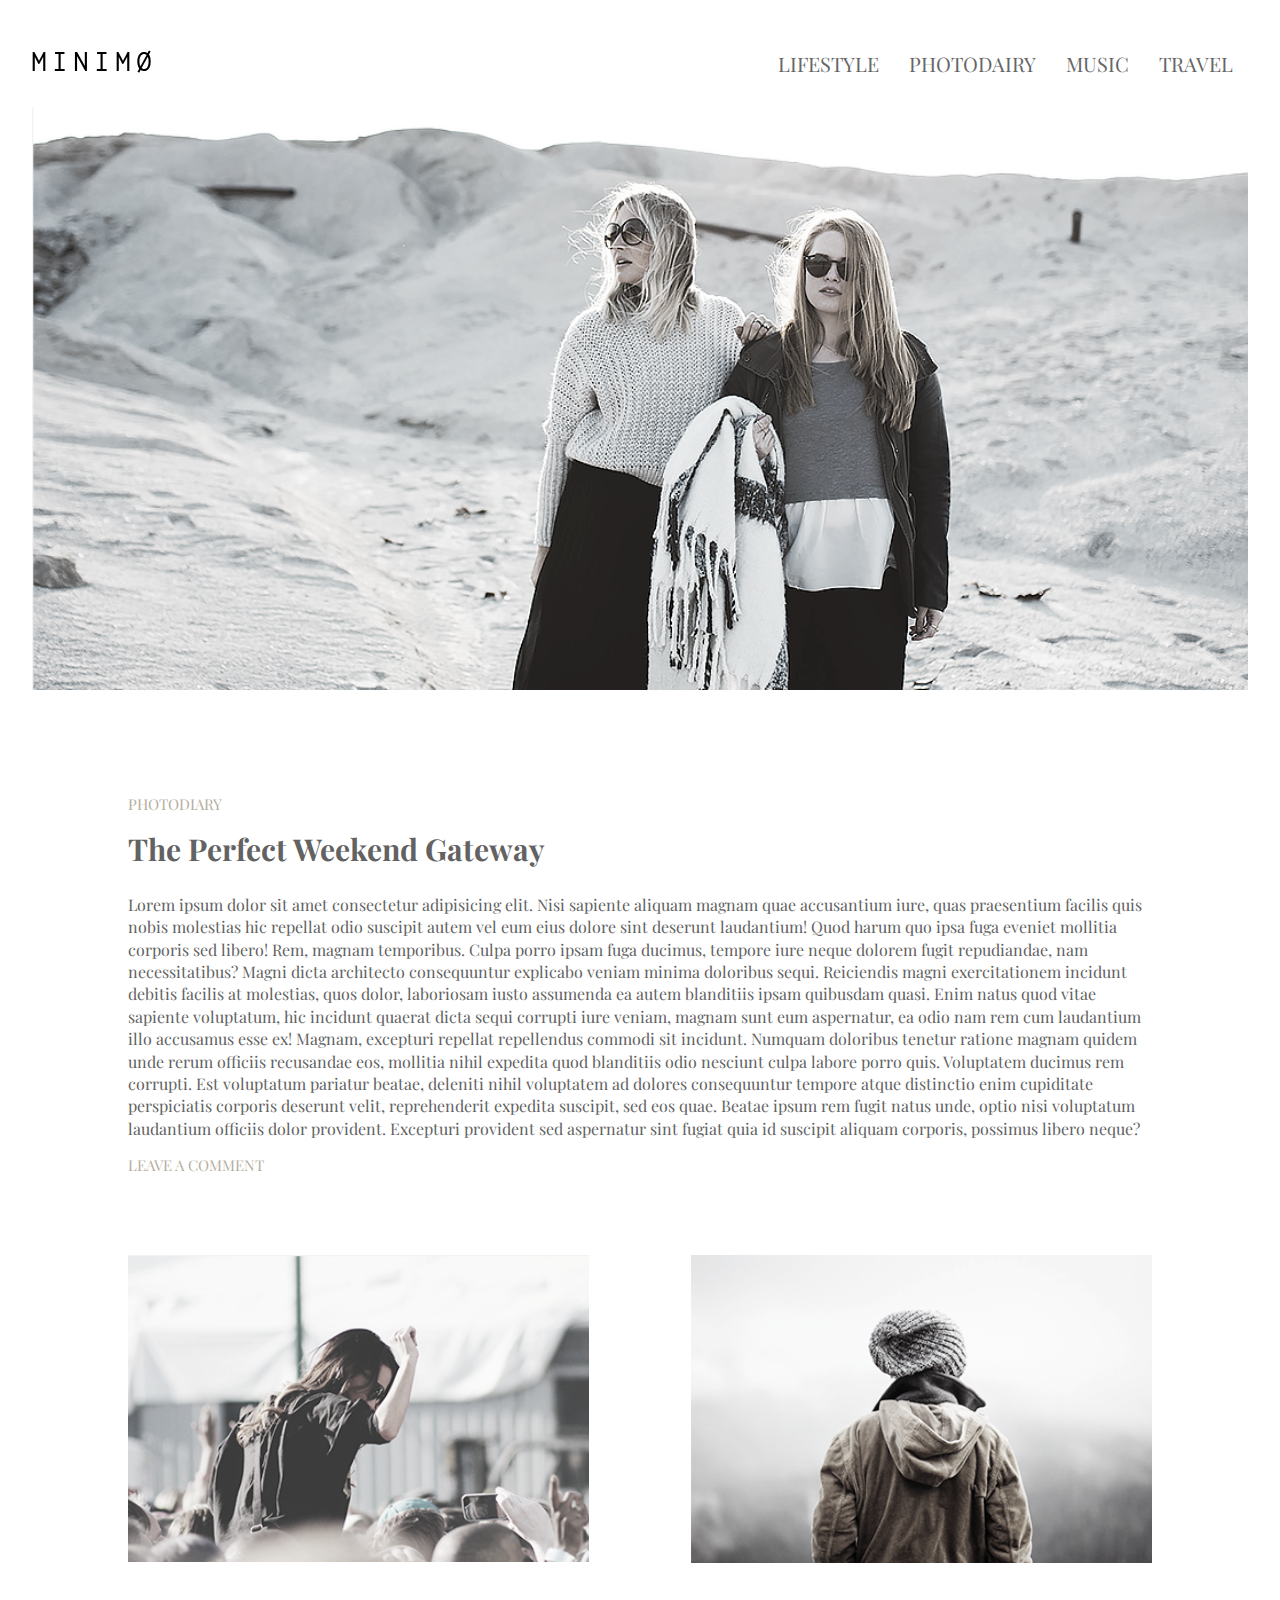
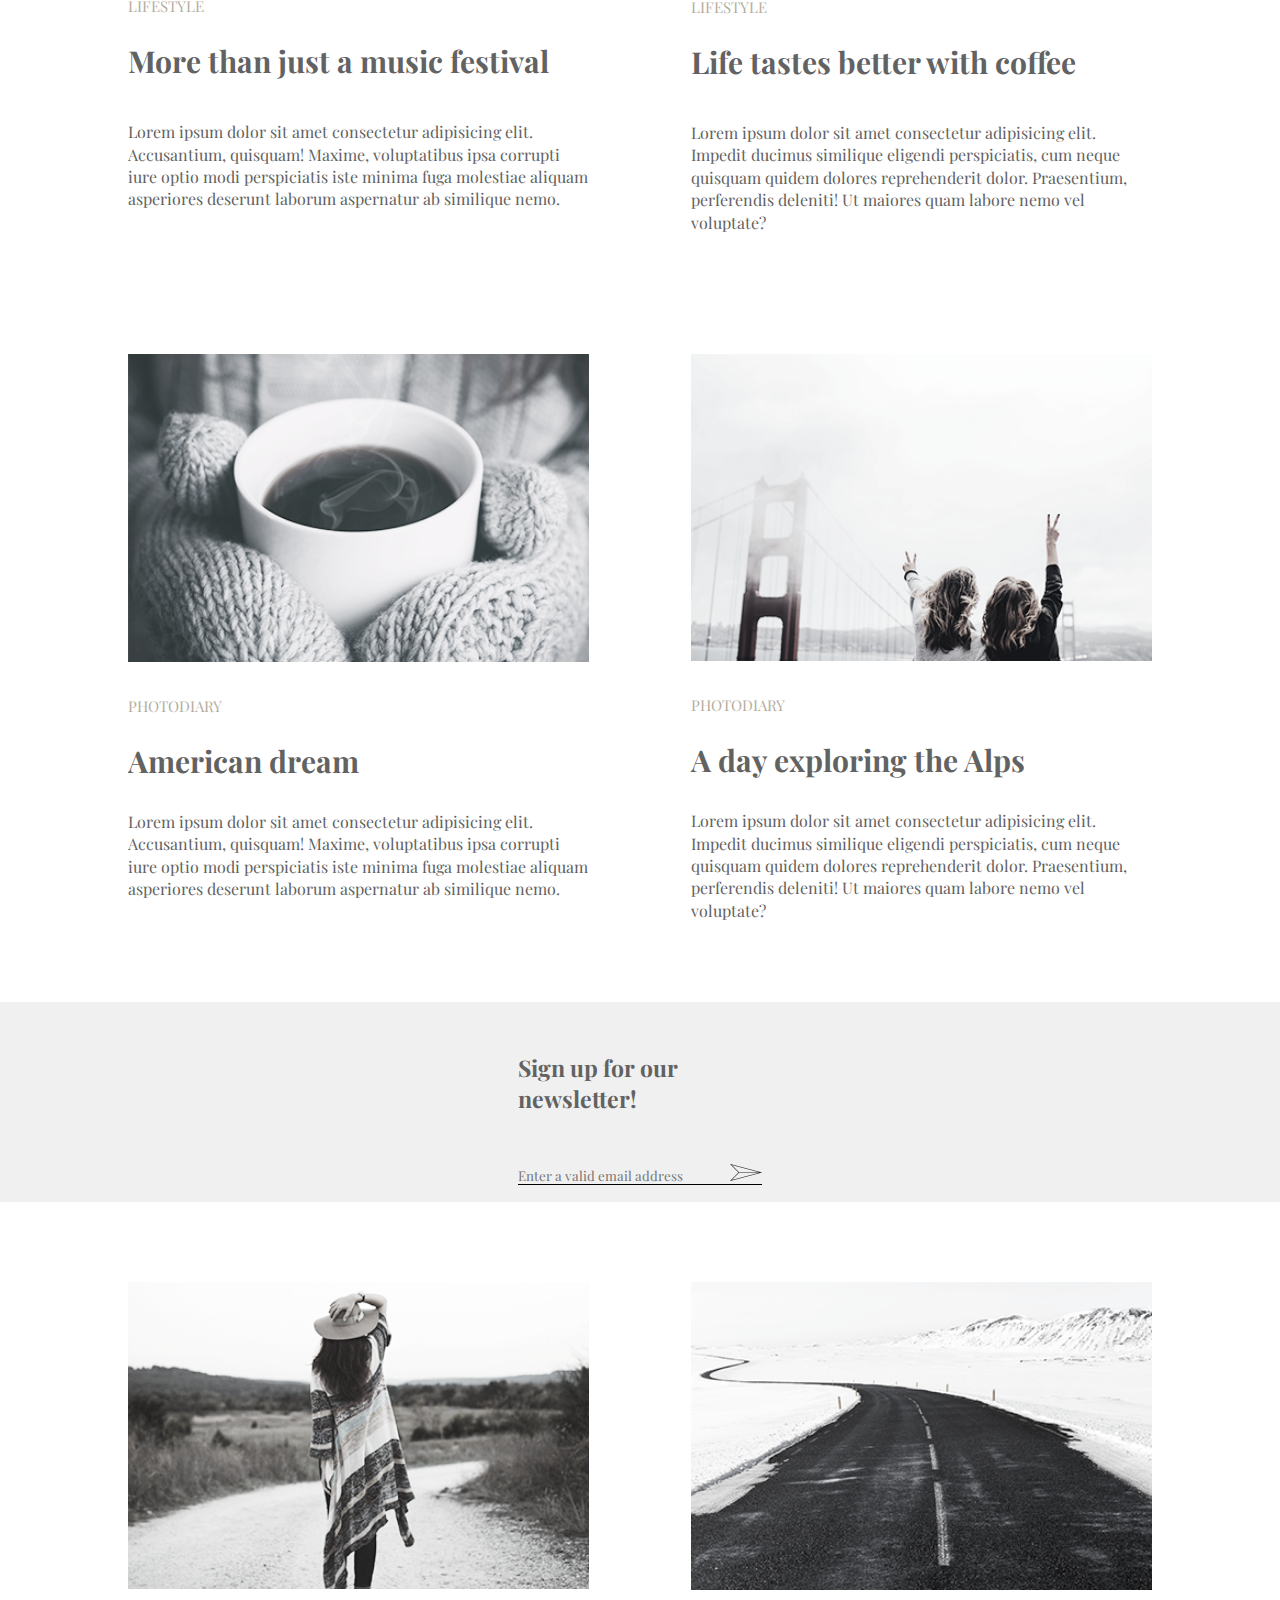
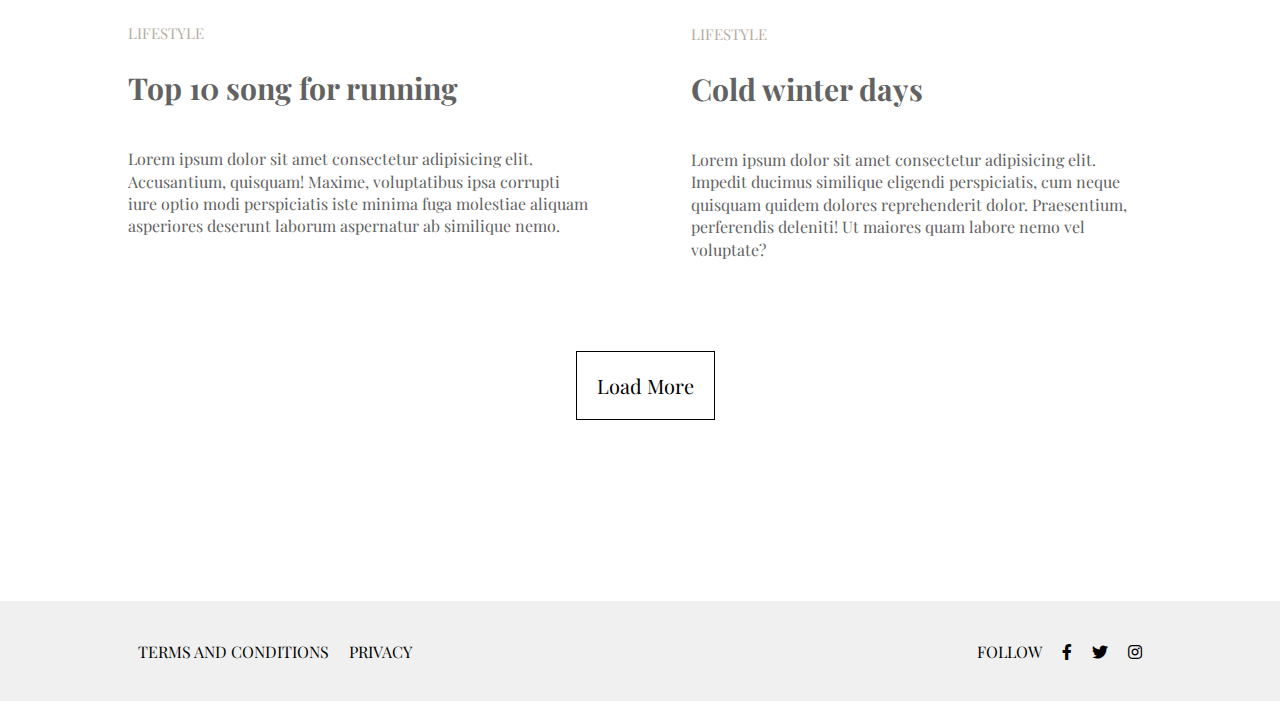
==== commit c87fcfa0: "Update index.html" ====
--- a/index.html
+++ b/index.html
@@ -18,7 +18,7 @@
         <div class="menu">
             <ul>
                 <li><a href="https://omarhblog.blogspot.com/">lifestyle</a></li>
-                <li><a href="https://omarhblog.blogspot.com/">photodiary</a></li>
+                <li><a href="https://omarhblog.blogspot.com/">photodairy</a></li>
                 <li><a href="https://omarhblog.blogspot.com/">music</a></li>
                 <li><a href="https://omarhblog.blogspot.com/">travel</a></li>
             </ul>
@@ -128,9 +128,9 @@
             <div class="social_follow">
             <ul>
                 <li><a href="">Follow</a></li>
-                <li><a href=""><i class="fab fa-facebook-f"></i></i></a></li>
-                <li><a href=""><i class="fab fa-twitter"></i></i></a></li>
-                <li><a href=""><i class="fab fa-instagram"></i></i></a></li>
+                <li><a href="https://www.facebook.com/omar.himu.5"><i class="fab fa-facebook-f"></i></i></a></li>
+                <li><a href="https://twitter.com/omarhemo88"><i class="fab fa-twitter"></i></i></a></li>
+                <li><a href="https://omarhimu.github.io/web/"><i class="fab fa-instagram"></i></i></a></li>
                 
             </ul>
             </div>
@@ -141,4 +141,4 @@
 
 
 </body>
-</html>+</html>
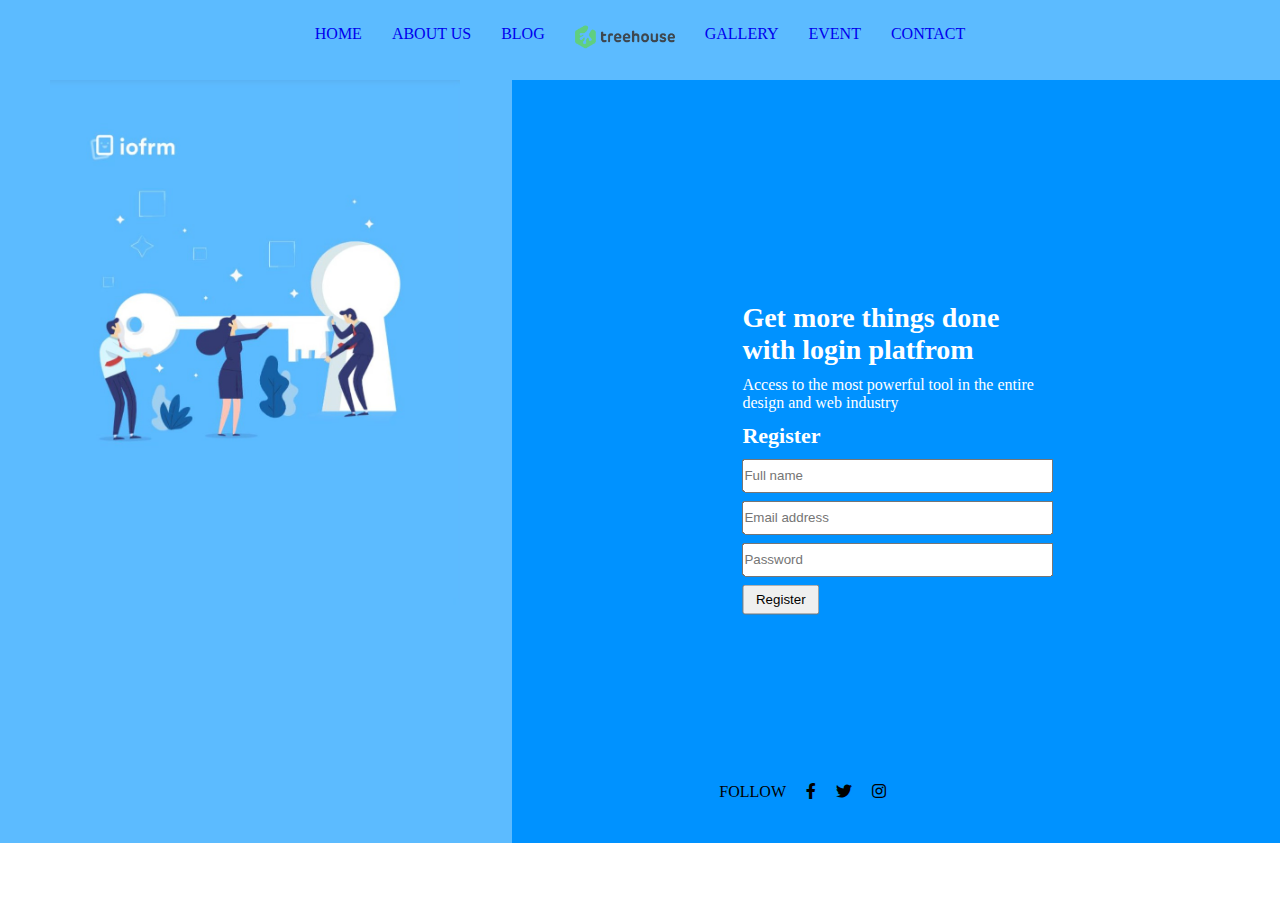
==== commit 245a6b39: "Add files via upload" ====
--- a/index.html
+++ b/index.html
@@ -6,139 +6,62 @@
     <meta name="viewport" content="width=device-width, initial-scale=1.0">
     <meta http-equiv="X-UA-Compatible" content="ie=edge">
     <title>PSD TO HTML</title>
+    <link rel="icon" href="image/logo.png">
     <link rel="stylesheet" href="css/all.min.css">
-    <link rel="icon" href="image/logo.png">
     <link rel="stylesheet" href="css/style.css">
 </head>
 <body>
     <header>
-        <div class="logo">
-            <img src="image/minimo-1.png" alt="Logo">
-        </div>
-        <div class="menu">
+        <nav>
             <ul>
-                <li><a href="https://omarhblog.blogspot.com/">lifestyle</a></li>
-                <li><a href="https://omarhblog.blogspot.com/">photodairy</a></li>
-                <li><a href="https://omarhblog.blogspot.com/">music</a></li>
-                <li><a href="https://omarhblog.blogspot.com/">travel</a></li>
+                <li><a href="https://omarhblog.blogspot.com/">Home</a></li>
+                <li><a href="https://omarhblog.blogspot.com/">About us</a></li>
+                <li><a href="https://omarhblog.blogspot.com/">Blog</a></li>
+                <li>
+                    <a href="">
+                        <img src="image/treehouse-logo.png" alt="logo">
+                    </a>
+                </li>
+                <li><a href="https://omarhblog.blogspot.com/">Gallery</a></li>
+                <li><a href="https://omarhblog.blogspot.com/">Event</a></li>
+                <li><a href="https://www.facebook.com/omar.himu.5">Contact</a></li>
             </ul>
-
-        </div>
+        </nav>
     </header>
-
-    <section class="banner">
-        <img src="image/minimo-2.png" alt="Banner">
-    </section>
-    <section class="content">
-        <span>photodiary</span>
-        <h1>The Perfect Weekend Gateway</h1>
-        <p>Lorem ipsum dolor sit amet consectetur adipisicing elit. Nisi sapiente aliquam magnam quae accusantium iure, quas praesentium facilis quis nobis molestias hic repellat odio suscipit autem vel eum eius dolore sint deserunt laudantium! Quod harum quo ipsa fuga eveniet mollitia corporis sed libero! Rem, magnam temporibus. Culpa porro ipsam fuga ducimus, tempore iure neque dolorem fugit repudiandae, nam necessitatibus? Magni dicta architecto consequuntur explicabo veniam minima doloribus sequi. Reiciendis magni exercitationem incidunt debitis facilis at molestias, quos dolor, laboriosam iusto assumenda ea autem blanditiis ipsam quibusdam quasi. Enim natus quod vitae sapiente voluptatum, hic incidunt quaerat dicta sequi corrupti iure veniam, magnam sunt eum aspernatur, ea odio nam rem cum laudantium illo accusamus esse ex! Magnam, excepturi repellat repellendus commodi sit incidunt. Numquam doloribus tenetur ratione magnam quidem unde rerum officiis recusandae eos, mollitia nihil expedita quod blanditiis odio nesciunt culpa labore porro quis. Voluptatem ducimus rem corrupti. Est voluptatum pariatur beatae, deleniti nihil voluptatem ad dolores consequuntur tempore atque distinctio enim cupiditate perspiciatis corporis deserunt velit, reprehenderit expedita suscipit, sed eos quae. Beatae ipsum rem fugit natus unde, optio nisi voluptatum laudantium officiis dolor provident. Excepturi provident sed aspernatur sint fugiat quia id suscipit aliquam corporis, possimus libero neque?</p>
-        <span>Leave a comment</span>
-        
-
-    </section>
-    <section class="life_style">
-        <div class="life_style1">
-            <div class="life_style_img">
-                <img src="image/minimo-3.png" alt="item1">
+       <section class="content"> 
+           <div class="imge">
+                     <img src="image/image.png.jpg" alt="">
+                    </div>
+            <div class="form">
+                 <div class="contact-form">
+                   <h4>Get more things done with login platfrom</h4>
+                   <p>Access to the most powerful tool in the entire design and web industry</p>
+                   <h5>Register</h5>
+                   <form action="">
+                       <input type="text" placeholder="Full name" name="name"> <br>
+                       <input type="email" placeholder="Email address" name="mail"> <br>
+                       <input type="Password" placeholder="Password" name="pass"> <br>
+                      
+                   </form>
+                   <div class="himu">
+                      <input type="Submit" value="Register" >
+                   </div>
+               
+                 </div>
             </div>
-            <span>Lifestyle</span>
-            <h1>More than just a music festival</h1>
-             <p>Lorem ipsum dolor sit amet consectetur adipisicing elit. Accusantium, quisquam! Maxime, voluptatibus ipsa corrupti iure optio modi perspiciatis iste minima fuga molestiae aliquam asperiores deserunt laborum aspernatur ab similique nemo.</p>
-        
-        </div>
-        <div class="life_style2">
-            <div class="life_style_img">
-                <img src="image/minimo-4.png" alt="item2">
-        </div>
-        <span>Lifestyle</span>
-        <h1>Life tastes better with coffee</h1>
-         <p>Lorem ipsum dolor sit amet consectetur adipisicing elit. Impedit ducimus similique eligendi perspiciatis, cum neque quisquam quidem dolores reprehenderit dolor. Praesentium, perferendis deleniti! Ut maiores quam labore nemo vel voluptate?</p>
-        </div>
-
-    </section>
+       </section>
+</div>
+<div class="social_follow">
+<ul>
+    <li><a href="">Follow</a></li>
+    <li><a href="https://www.facebook.com/omar.himu.5"><i class="fab fa-facebook-f"></i></i></a></li>
+    <li><a href="https://twitter.com/omarhemo88"><i class="fab fa-twitter"></i></i></a></li>
+    <li><a href="https://www.instagram.com/_omarhimu/?hl=en"><i class="fab fa-instagram"></i></i></a></li>
     
-</section>
-<section class="photo_diary">
-    <div class="photo_diary1">
-        <div class="photo_diary_img">
-            <img src="image/minimo-5.png" alt="item3">
-        </div>
-        <span>PHOTODIARY</span>
-        <h1>American dream</h1>
-         <p>Lorem ipsum dolor sit amet consectetur adipisicing elit. Accusantium, quisquam! Maxime, voluptatibus ipsa corrupti iure optio modi perspiciatis iste minima fuga molestiae aliquam asperiores deserunt laborum aspernatur ab similique nemo.</p>
-    
-    </div>
-    <div class="photo_diary2">
-        <div class="photo_diary_img">
-            <img src="image/minimo-6.png"item4">
-    </div>
-    <span>PHOTODIARY</span>
-    <h1>A day exploring the Alps</h1>
-     <p>Lorem ipsum dolor sit amet consectetur adipisicing elit. Impedit ducimus similique eligendi perspiciatis, cum neque quisquam quidem dolores reprehenderit dolor. Praesentium, perferendis deleniti! Ut maiores quam labore nemo vel voluptate?</p>
-    </div>
-
-</section>
-<section class="newsletter">
-    <div class="newsletter_content">
-        <h1>Sign up for our newsletter!</h1>
-        <input type="email" placeholder="Enter a valid email address">
-        <div class="icon">
-          <img src="image/minimo-9.png" alt="icon">
-        </div>
-    </div>
-</section>
-
-    <section class="life_style">
-        <div class="life_style5">
-            <div class="life_style_img">
-                <img src="image/minimo7.png" alt="item5">
-            </div>
-            <span>Lifestyle</span>
-            <h1>Top 10 song for running</h1>
-             <p>Lorem ipsum dolor sit amet consectetur adipisicing elit. Accusantium, quisquam! Maxime, voluptatibus ipsa corrupti iure optio modi perspiciatis iste minima fuga molestiae aliquam asperiores deserunt laborum aspernatur ab similique nemo.</p>
-        
-        </div>
-        <div class="life_style6">
-            <div class="life_style_img">
-                <img src="image/minimo-8.png"item6">
-        </div>
-        <span>Lifestyle</span>
-        <h1>Cold winter days</h1>
-         <p>Lorem ipsum dolor sit amet consectetur adipisicing elit. Impedit ducimus similique eligendi perspiciatis, cum neque quisquam quidem dolores reprehenderit dolor. Praesentium, perferendis deleniti! Ut maiores quam labore nemo vel voluptate?</p>
-        </div>
-
-    </section>
-    <div class="btn">
-        <input type="button" value="Load More">
-    </div>
-
-    <footer>
-        <div class="footer_content">
-            <div class="terms">
-                 <ul>
-                     <li>
-                         <a href="">Terms and conditions</a>
-                     </li>
-                     <li>
-                        <a href="">Privacy</a>
-                    </li>
-                 </ul>
-            </div>
-            <div class="social_follow">
-            <ul>
-                <li><a href="">Follow</a></li>
-                <li><a href="https://www.facebook.com/omar.himu.5"><i class="fab fa-facebook-f"></i></i></a></li>
-                <li><a href="https://twitter.com/omarhemo88"><i class="fab fa-twitter"></i></i></a></li>
-                <li><a href="https://omarhimu.github.io/web/"><i class="fab fa-instagram"></i></i></a></li>
-                
-            </ul>
-            </div>
-        </div>
-    
-        
-    </footer>
+</ul>
+</div>
+</div>
 
 
 </body>
-</html>
+</html>--- a/css/style.css
+++ b/css/style.css
@@ -1,265 +1,116 @@
-@import url('https://fonts.googleapis.com/css?family=Playfair+Display:400,600,600i,700,700i,800,800i&display=swap');
 *{
     margin: 0;
     padding: 0;
-    font-family: 'Playfair Display', serif;
 }
-/*font-family: 'Playfair Display', serif;*/
 header{
-    width: 95%;
-    margin: auto;
-    margin-top: 50px;
-    overflow: hidden;
+background: #5CBBFF;
+height: 80px;
+}
+nav{
+    text-align: center;
+}
+nav ul{
+list-style: none;
+overflow: hidden;
+text-align: center;
+display: inline-block;
+padding-top: 25px;
+
+}
+nav ul li{
+
+float: left;
+}
+nav ul li a{
+    
+text-decoration: none;
+font-size: 16px;
+    
+margin: 10px;
+    
+text-transform: uppercase;
+padding: 5px;
+}
+nav ul li a:hover{
+color: #fff;
+background-color:#0092FF ;
+}
+nav ul li a img{
+    width: 100px;
+}
+.content{
+height: 763px;
+}
+.imge{
+
+width: 40%;
+
+float: left;
+
+height: 100%;
+
+background: #5CBBFF;
+}
+.imge img{
+
+width: 80%;
+padding-left: 50px;
+}
+.form{
+
+width: 60%;
+
+background: #0092FF;
+
+float: right;
+
+height: 100%;
+position: relative;
+}
+.contact-form{
+    width: 40%;
+    position: absolute;
+    top: 50%;
+    transform: translate(-50%,-50%);
+    left: 50%;
+
+
+}
+.contact-form h4{
+color: #fff;
+font-size: 28px;
+padding-bottom: 10px;
+}
+.contact-form h5{
+    color: #fff;
+    font-size: 22px;
+    padding-bottom: 10px;
+}
+.contact-form p{
+    color: #fff;
+    padding-bottom: 11px;
+    font-size: 16px;
+
+}
+.contact-form input{
+width: 100%;
+height: 30px;
+margin-bottom: 8px;
+}
+.contact-form form{
     
 }
-.logo{
-    width: 20%;
-    float: left;
-
+.himu{
+    width: 25%;
+    color: #0092FF;
 }
-.menu{
-    width: 50%;
-    float: right;
-
-}
-.menu ul{
-    list-style: none;
-    float: right;
-}
-.menu ul li{
-    float: left;
-}
-.menu ul li a{
-    color: #666666;
-    text-decoration: none;
-    margin: 15px;
-    font-size: 20px;
-    text-transform: uppercase;
-    
-}
-.banner{
-    width: 95%;
-    margin: auto;
-    margin-top: 30px;
-}
-.banner img{
-    width: 100%;
-
-}
-.content{
-    width: 80%;
-    margin: auto;
-    margin-top: 100px;
-}
-.content span{
-    font-size: 15px;
-    color: #b4ad9e;
-    text-transform: uppercase;
-    margin-bottom: 15px;
-    display: block;
-}
-.content h1{
-    color: #626262;
-    font-size: 30px;
-    margin-bottom: 25px;
-}
-.content p{
-    color: #626262;
-    line-height: 1.4;
-    margin-bottom: 15px;
-}
-.life_style{
-    width: 80%;
-    margin: auto;
-    overflow: hidden;
-    margin-top: 80px;
-    margin-bottom: 50px;
-
-}
-.life_style1{
-    width: 45%;
-    float: left;
-}
-.life_style2{
-    width: 45%;
-    float: right;
-}
-.life_style_img img{
-    width: 100%;
-    
-}
-.life_style h1{
-    color: #626262;
-    font-size: 30px;
-    margin-top: 25px;
-    margin-bottom: 40px;
-}
-   
-.life_style p{
-    color: #626262;
-    line-height: 1.4;
-    margin-bottom: 40px;
-}
-    
-.life_style span{
-    font-size: 15px;
-    color: #b4ad9e;
-    text-transform: uppercase;
-    margin-top: 30px;
-    display: block;
-}
-.photo_diary{
-    width: 80%;
-    margin: auto;
-    overflow: hidden;
-    margin-top: 80px;
-    margin-bottom: 50px;
-
-}
-.photo_diary1{
-    width: 45%;
-    float: left;
-}
-.photo_diary2{
-    width: 45%;
-    float: right;
-}
-.photo_diary_img img{
-    width: 100%;
-    
-    
-}
-.photo_diary h1{
-    color: #626262;
-    font-size: 30px;
-    margin-top: 25px;
-    margin-bottom: 30px;
-}
-   
-.photo_diary p{
-    color: #626262;
-    line-height: 1.4;
-   
-}
-    
-.photo_diary span{
-    font-size: 15px;
-    color: #b4ad9e;
-    text-transform: uppercase;
-    margin-top: 30px;
-    display: block;
-}
-.newsletter{
-    height: 200px;
-    background-color: #f0f0f0;
-    margin-top: 80px;
-    
-}
-.newsletter_content{
-    width: 19%;
-    margin: auto;
-    padding-top: 50px;
-    position: relative;
-}
-.newsletter_content h1{
-    color: #626262;
-    font-size: 23px;
-    padding-bottom: 50px;
-}
-.newsletter_content input{
-    border: none;
-    background-color: transparent;
-    border-bottom: 1px solid;
-    width: 100%;
-}
-.icon{
-    position: absolute;
-    bottom: 0;
-    right: 0;
-}
-.life_style{
-    width: 80%;
-    margin: auto;
-    overflow: hidden;
-    margin-top: 80px;
-    margin-bottom: 50px;
-
-}
-.life_style5{
-    width: 45%;
-    float: left;
-}
-.life_style6{
-    width: 45%;
-    float: right;
-}
-.life_style_img img{
-    width: 100%;
-    
-}
-.life_style h1{
-    color: #626262;
-    font-size: 30px;
-    margin-top: 25px;
-    margin-bottom: 40px;
-}
-   
-.life_style p{
-    color: #626262;
-    line-height: 1.4;
-    margin-bottom: 40px;
-}
-    
-.life_style span{
-    font-size: 15px;
-    color: #b4ad9e;
-    text-transform: uppercase;
-    margin-top: 30px;
-    display: block;
-}
-.btn{
-    width: 10%;
-    margin: auto;
-    height: 250px;
-}
-.btn input{
-    padding: 20px;
-    background: transparent;
-    border: none;
-    border: 1px solid;
-    font-size: 20px;
-}
-footer{
-    
-    height: 100px;
-    background-color: #f0f0f0;
-}
-.footer_content{
-    width: 80%;
-    margin: auto;
-    overflow: hidden;
-    padding-top: 40px;
-}
-.terms{
-    width: 30%;
-    float: left;
-}
-.terms ul{
-    list-style: none;
-}
-.terms ul li{
-    float: left;
-}
-.terms ul li a{
-    margin: 10px;
-    color: black;
-    text-decoration: none;
-    text-transform: uppercase;
-}
-
 .social_follow{
     width: 40%;
     float: right;
+    position: absolute;
+   bottom: 10%;
+    transform: translate(-50%,-50%);
+    left: 50%;
 }
 .social_follow ul{
     list-style: none;
@@ -274,4 +125,3 @@
     text-decoration: none;
     text-transform: uppercase;
 }
-
